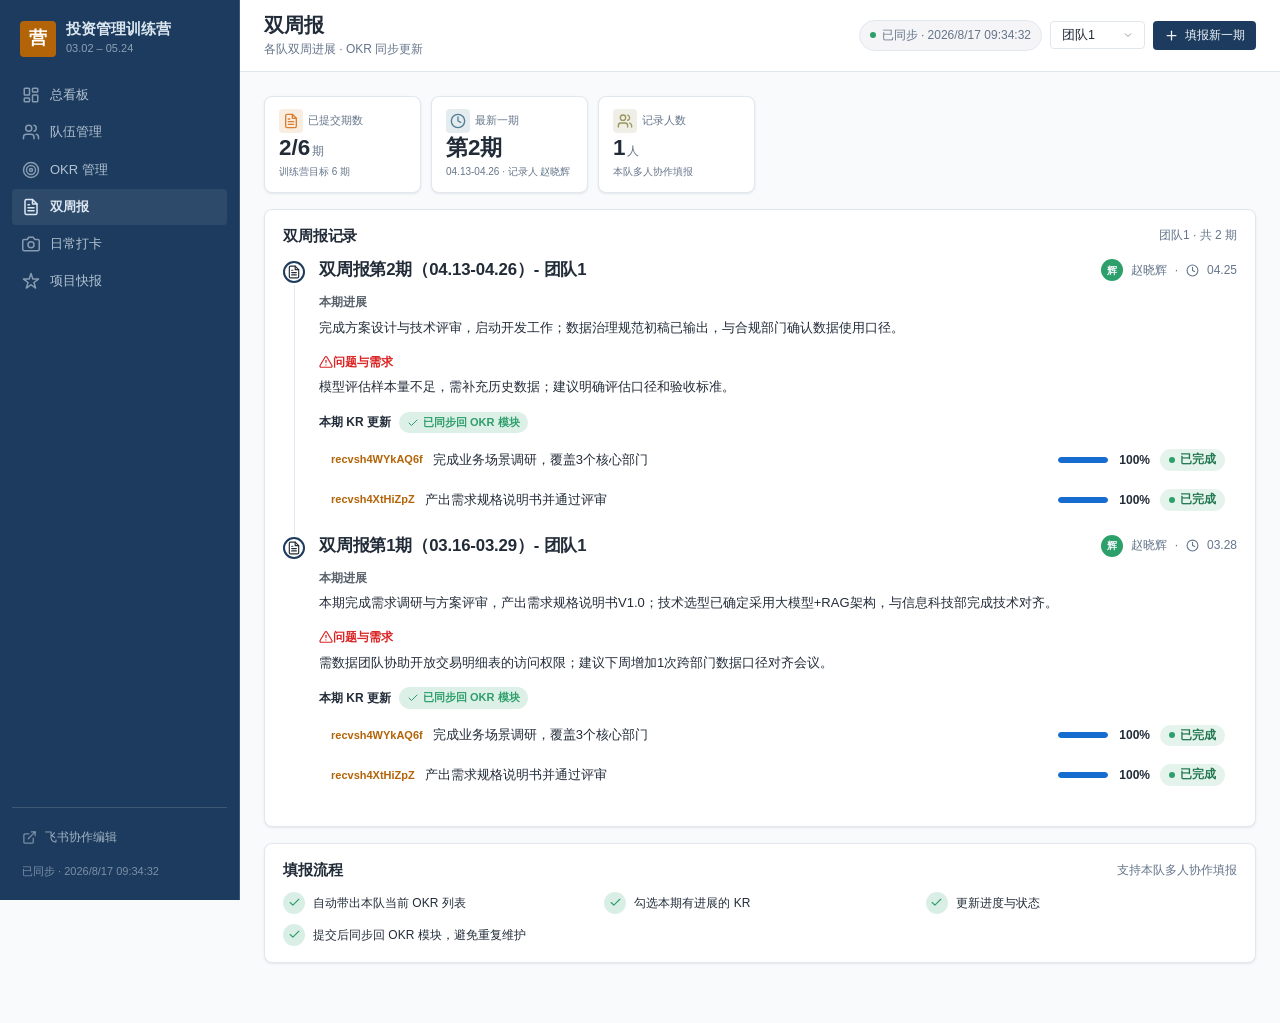
==== biweekly-report.html @ fb4d17b4 "init: 投资管理训练营运营看板 + 飞书API自动同步" ====
<!DOCTYPE html>
<html lang="zh-CN">
<head>
<meta charset="UTF-8">
<meta name="viewport" content="width=device-width, initial-scale=1.0">
<title>双周报 · 投资管理训练营运营进度看板</title>
<link rel="stylesheet" href="assets/css/kanban.css">
</head>
<body>
<script src="assets/js/data.js"></script>
<script src="assets/js/app.js"></script>
<script>
(function () {
  const D = K.data;
  const teams = K.teams();

  // 解析 ?team= 参数：缺省默认第一队；空串或「全部」进入全部队伍视图
  const params = new URLSearchParams(location.search);
  let teamId = params.get('team');
  if (teamId === null) teamId = teams.length ? teams[0].id : '';
  if (teamId !== '' && teamId !== '全部' && !K.team(teamId)) {
    teamId = teams.length ? teams[0].id : '';
  }
  const allTeams = (teamId === '' || teamId === '全部');

  // 权限：队员 + 队长 + 管理员可填报（只读不显示）
  const canFill = true;

  const teamOpts = teams.map(t =>
    `<option value="${t.id}" ${t.id === teamId ? 'selected' : ''}>${K.escape(t.name)}</option>`
  ).join('');

  const tools = `<select class="select" style="width:auto;padding:6px 30px 6px 11px;font-size:12.5px" onchange="location.href='biweekly-report.html?team='+this.value">
      <option value="" ${allTeams ? 'selected' : ''}>全部队伍</option>
      ${teamOpts}
    </select>${canFill ? `<button class="btn btn-primary btn-sm" onclick="K.feishuTip('reports','填报双周报')">${K.icon('plus', 15)} 填报新一期</button>` : ''}`;

  const view = K.mount('biweekly', {
    title: '双周报',
    crumb: '各队双周进展 · OKR 同步更新',
    tools: tools
  });

  const periodParts = (label) => {
    const m = /第(\d+)期\s*(.*)/.exec(label || '');
    return m ? { num: m[1], range: m[2] || '' } : { num: '', range: label || '' };
  };

  let html = '';

  if (allTeams) {
    // ---------- 全部队伍视图 ----------
    const allReports = D.biweeklyReports || [];
    const maxPeriod = allReports.reduce((a, r) => Math.max(a, +(periodParts(r.period).num) || 0), 0);
    const submittedTeams = new Set(allReports.map(r => r.teamId)).size;

    html += '<div class="stat-grid mb-4">';
    html += K.statCard({ label: '总提交期数', value: allReports.length, unit: '份', foot: `覆盖 ${submittedTeams}/${teams.length} 支队伍`, ico: K.icon('report', 16), icoColor: '28 70% 52%' });
    html += K.statCard({ label: '最新一期', value: maxPeriod ? `第${maxPeriod}期` : '—', foot: '跨队伍汇总', ico: K.icon('clock', 16), icoColor: '200 30% 45%' });
    html += K.statCard({ label: '已填报队伍', value: `${submittedTeams}/${teams.length}`, foot: '训练营目标 6 期/队', ico: K.icon('users', 16), icoColor: '55 24% 49%' });
    html += '</div>';

    html += '<div class="card card-flush"><div class="card-head"><h2>各队双周报总览</h2><div class="head-spacer"></div><span class="text-muted text-sm">点击「查看」进入队伍双周报详情</span></div><div class="card-body"><div class="table-wrap"><table class="table"><thead><tr><th>队伍</th><th class="text-right">已提交期数</th><th>最新一期</th><th>记录人</th><th class="text-right">查看</th></tr></thead><tbody>';
    if (!teams.length) {
      html += '<tr><td colspan="5"><div class="empty">' + K.icon('report', 40) + '<div>暂无队伍数据</div></div></td></tr>';
    } else {
      teams.forEach(t => {
        const rs = K.reports(t.id);
        const latest = rs.length ? rs[rs.length - 1] : null;
        const recorders = [...new Set(rs.map(r => r.recorder))];
        html += '<tr>';
        html += `<td class="cell-strong">${K.escape(t.name)}</td>`;
        html += `<td class="text-right tnum">${rs.length}/6</td>`;
        html += `<td class="cell-muted text-sm">${latest ? K.escape(latest.title || latest.period) : '<span class="text-muted">未提交</span>'}</td>`;
        html += `<td class="text-sm">${recorders.length ? recorders.map(n => K.escape(n)).join('、') : '—'}</td>`;
        html += `<td class="text-right"><button class="btn btn-outline btn-sm" onclick="location.href=\'biweekly-report.html?team=${t.id}\'">${K.icon('arrow', 13)} 查看</button></td>`;
        html += '</tr>';
      });
    }
    html += '</tbody></table></div></div></div>';

    // 填报流程信息卡
    html += '<div class="card card-pad mt-4">';
    html += '<div class="card-head" style="padding:0 0 12px;border:none"><h2>填报流程</h2><div class="head-spacer"></div><span class="text-muted text-sm">支持本队多人协作填报</span></div>';
    html += '<div style="display:grid;grid-template-columns:repeat(auto-fit,minmax(240px,1fr));gap:10px">';
    ['自动带出本队当前 OKR 列表', '勾选本期有进展的 KR', '更新进度与状态', '提交后同步回 OKR 模块，避免重复维护'].forEach(s => {
      html += `<div class="flex items-center gap-2 text-sm"><span style="width:22px;height:22px;border-radius:50%;background:hsl(var(--c-done) / 0.18);color:hsl(var(--c-done));display:grid;place-items:center;flex-shrink:0">${K.icon('check', 13)}</span><span>${K.escape(s)}</span></div>`;
    });
    html += '</div></div>';

  } else {
    // ---------- 单队伍视图 ----------
    const reports = K.reports(teamId);
    const latest = reports.length ? reports[reports.length - 1] : null;
    const recorders = [...new Set(reports.map(r => r.recorder))];

    // 顶部统计卡
    html += '<div class="stat-grid mb-4">';
    html += K.statCard({ label: '已提交期数', value: `${reports.length}/6`, unit: '期', foot: '训练营目标 6 期', ico: K.icon('report', 16), icoColor: '28 70% 52%' });
    if (latest) {
      const p = periodParts(latest.period);
      html += K.statCard({ label: '最新一期', value: p.num ? `第${p.num}期` : '—', foot: `${p.range || ''} · 记录人 ${K.escape(latest.recorder)}`, ico: K.icon('clock', 16), icoColor: '200 30% 45%' });
    } else {
      html += K.statCard({ label: '最新一期', value: '—', foot: '暂未提交', ico: K.icon('clock', 16) });
    }
    html += K.statCard({ label: '记录人数', value: recorders.length, unit: '人', foot: '本队多人协作填报', ico: K.icon('users', 16), icoColor: '55 24% 49%' });
    html += '</div>';

    // 主体时间线（倒序）
    if (!reports.length) {
      html += '<div class="card card-pad mb-4"><div class="empty">' + K.icon('report', 40) + '<div>该队伍暂未提交双周报</div><div class="text-sm" style="margin-top:6px">可点击右上「填报新一期」开始记录</div></div></div>';
    } else {
      const list = [...reports].reverse();
      html += '<div class="card card-pad mb-4"><div class="card-head" style="padding:0 0 14px;border:none"><h2>双周报记录</h2><div class="head-spacer"></div><span class="text-muted text-sm">' + K.escape(K.teamName(teamId)) + ' · 共 ' + reports.length + ' 期</span></div>';
      html += '<div class="timeline">';
      list.forEach(r => {
        html += '<div class="tl-item">';
        html += '<div class="tl-dot">' + K.icon('report', 14) + '</div>';
        html += '<div class="tl-body">';

        // 头：period + 记录人 + createdAt
        html += '<div class="flex items-center justify-between gap-3 mb-3" style="flex-wrap:wrap">';
        html += '<h3 style="font-size:1.05rem">' + K.escape(r.title || r.period) + '</h3>';
        html += '<div class="flex items-center gap-2 text-sm text-muted">' + K.avatar(r.recorder, 'sm') + '<span>' + K.escape(r.recorder) + '</span><span>·</span>' + K.icon('clock', 13) + '<span>' + K.fmt.date(r.createdAt) + '</span></div>';
        html += '</div>';

        // 本期进展
        html += '<div style="margin-bottom:14px"><div class="text-sm" style="font-weight:600;color:hsl(var(--foreground) / 0.75);margin-bottom:6px">本期进展</div><p style="margin:0;font-size:13px;line-height:1.6">' + K.escape(r.progressSummary || '—') + '</p></div>';

        // 问题与需求
        html += '<div style="margin-bottom:14px"><div class="flex items-center gap-1 text-sm" style="font-weight:600;color:hsl(var(--c-risk));margin-bottom:6px">' + K.icon('alert', 14) + '<span>问题与需求</span></div><p style="margin:0;font-size:13px;line-height:1.6">' + K.escape(r.problemsNeeds || '—') + '</p></div>';

        // 本期 KR 更新
        const krs = r.krUpdates || [];
        html += '<div><div class="flex items-center gap-2 mb-2"><span class="text-sm" style="font-weight:600">本期 KR 更新</span><span class="chip" style="background:hsl(var(--c-done) / 0.16);color:hsl(var(--c-done));font-size:11px">' + K.icon('check', 12) + ' 已同步回 OKR 模块</span></div>';
        if (krs.length) {
          html += '<div style="display:flex;flex-direction:column;gap:2px">';
          krs.forEach(k => {
            html += '<div class="kr-row"><span class="kr-tag">' + K.escape(k.krId) + '</span><span class="kr-title">' + K.escape(k.title) + '</span>' + K.progressHtml(k.progress, k.status) + K.statusChip(k.status) + '</div>';
          });
          html += '</div>';
        } else {
          html += '<div class="text-muted text-sm">本期未更新 KR</div>';
        }
        html += '</div>'; // end KR section

        html += '</div>'; // end tl-body
        html += '</div>'; // end tl-item
      });
      html += '</div></div>';
    }

    // 填报流程信息卡
    html += '<div class="card card-pad">';
    html += '<div class="card-head" style="padding:0 0 12px;border:none"><h2>填报流程</h2><div class="head-spacer"></div><span class="text-muted text-sm">支持本队多人协作填报</span></div>';
    html += '<div style="display:grid;grid-template-columns:repeat(auto-fit,minmax(240px,1fr));gap:10px">';
    ['自动带出本队当前 OKR 列表', '勾选本期有进展的 KR', '更新进度与状态', '提交后同步回 OKR 模块，避免重复维护'].forEach(s => {
      html += `<div class="flex items-center gap-2 text-sm"><span style="width:22px;height:22px;border-radius:50%;background:hsl(var(--c-done) / 0.18);color:hsl(var(--c-done));display:grid;place-items:center;flex-shrink:0">${K.icon('check', 13)}</span><span>${K.escape(s)}</span></div>`;
    });
    html += '</div></div>';
  }

  view.innerHTML = html;
})();
</script>
</body>
</html>
---- assets/css/kanban.css ----
/* ==========================================================================
   投资管理训练营 · 运营进度看板
   kanban.css — 专业商务仪表盘样式（深蓝主题）
   含：主题 token + 语义 token + 组件样式（原 colors_and_type.css 已合并）
   ========================================================================== */

/* ---------- 主题 token ---------- */
:root {
  --background: 220 14% 98%;
  --card: 0 0% 100%;
  --popover: 0 0% 100%;

  --foreground: 215 25% 18%;
  --card-foreground: 215 25% 18%;
  --popover-foreground: 215 25% 18%;
  --muted-foreground: 215 16% 47%;

  --primary: 212 54% 24%;
  --primary-foreground: 210 40% 96%;
  --secondary: 215 16% 47%;
  --secondary-foreground: 0 0% 100%;
  --muted: 220 14% 94%;
  --accent: 32 91% 37%;
  --accent-foreground: 0 0% 100%;

  --destructive: 0 72% 42%;
  --destructive-foreground: 0 0% 100%;

  --border: 214 32% 91%;
  --input: 220 14% 94%;
  --ring: 212 54% 24%;

  --chart-1: 212 54% 24%;
  --chart-2: 32 91% 37%;
  --chart-3: 0 72% 42%;
  --chart-4: 152 56% 40%;
  --chart-5: 199 70% 45%;

  --sidebar: 212 54% 24%;
  --sidebar-foreground: 210 40% 90%;
  --sidebar-primary: 210 40% 96%;
  --sidebar-primary-foreground: 212 54% 24%;
  --sidebar-accent: 212 40% 30%;
  --sidebar-accent-foreground: 210 40% 96%;
  --sidebar-border: 212 30% 35%;
  --sidebar-ring: 210 40% 96%;

  --font-sans: -apple-system, BlinkMacSystemFont, "Segoe UI", "PingFang SC", "Microsoft YaHei", "Hiragino Sans GB", sans-serif;
  --font-serif: var(--font-sans);
  --font-mono: ui-monospace, "Cascadia Code", "Consolas", monospace;
  --radius: 8px;
  --shadow-x: 0px;
  --shadow-y: 1px;
  --shadow-blur: 3px;
  --shadow-spread: 0px;
  --shadow-opacity: 0.06;
  --shadow-color: hsl(215 25% 18%);
  --shadow-2xs: 0px 1px 2px 0px hsl(215 25% 18% / 0.04);
  --shadow-xs: 0px 1px 3px 0px hsl(215 25% 18% / 0.05);
  --shadow-sm: 0px 1px 3px 0px hsl(215 25% 18% / 0.06), 0px 1px 2px -1px hsl(215 25% 18% / 0.05);
  --shadow: 0px 2px 4px 0px hsl(215 25% 18% / 0.07), 0px 1px 2px -1px hsl(215 25% 18% / 0.05);
  --shadow-md: 0px 4px 6px -1px hsl(215 25% 18% / 0.08), 0px 2px 4px -2px hsl(215 25% 18% / 0.05);
  --shadow-lg: 0px 6px 12px -2px hsl(215 25% 18% / 0.10), 0px 4px 6px -2px hsl(215 25% 18% / 0.06);
  --shadow-xl: 0px 10px 20px -3px hsl(215 25% 18% / 0.12), 0px 6px 10px -4px hsl(215 25% 18% / 0.08);
  --shadow-2xl: 0px 20px 40px -8px hsl(215 25% 18% / 0.15);
  --tracking-normal: 0;
  --spacing: 0.25rem;

  /* ---------- 语义扩展 token ---------- */
  --r-card: 8px;
  --r-panel: 6px;
  --r-table: 6px;
  --r-sm: 4px;
  --r-pill: 999px;

  --font-display: var(--font-sans);
  --font-body: var(--font-sans);
  --font-mono: ui-monospace, "Cascadia Code", "Consolas", monospace;

  --c-todo: 215 16% 65%;
  --c-todo-fg: 215 20% 35%;
  --c-doing: 212 80% 45%;
  --c-doing-fg: 212 80% 30%;
  --c-done: 152 56% 40%;
  --c-done-fg: 152 56% 30%;
  --c-risk: 0 72% 50%;
  --c-risk-fg: 0 72% 42%;

  --id-member: 212 54% 24%;
  --id-volunteer: 32 91% 37%;
  --id-mentor-in: 152 56% 40%;
  --id-mentor-out: 199 70% 45%;

  --shadow-card: 0 1px 3px hsl(215 25% 18% / 0.06), 0 1px 2px hsl(215 25% 18% / 0.04);
  --shadow-pop: 0 8px 30px hsl(215 25% 18% / 0.12);
  --sidebar-w: 240px;
}

body {
  letter-spacing: var(--tracking-normal);
}

/* ---------- 基础重置 ---------- */
*, *::before, *::after { box-sizing: border-box; }
html { -webkit-text-size-adjust: 100%; }
body {
  margin: 0;
  font-family: var(--font-body);
  font-size: 14px;
  line-height: 1.55;
  color: hsl(var(--foreground));
  background: hsl(var(--background));
  -webkit-font-smoothing: antialiased;
}
h1, h2, h3, h4 { font-family: var(--font-display); font-weight: 600; letter-spacing: -0.01em; margin: 0; line-height: 1.3; }
h1 { font-size: 1.5rem; }
h2 { font-size: 1.1rem; }
h3 { font-size: 1rem; }
a { color: inherit; text-decoration: none; }
button { font-family: inherit; cursor: pointer; }
input, select, textarea { font-family: inherit; font-size: inherit; }
img { max-width: 100%; display: block; }
::selection { background: hsl(var(--primary) / 0.12); }

/* ---------- 应用骨架 ---------- */
.app-shell { display: grid; grid-template-columns: var(--sidebar-w) 1fr; min-height: 100vh; }

/* 侧边栏 — 深蓝底 */
.sidebar {
  position: sticky; top: 0; align-self: start;
  height: 100vh; overflow-y: auto;
  background: hsl(var(--sidebar));
  border-right: 1px solid hsl(var(--sidebar-border));
  display: flex; flex-direction: column;
  padding: 16px 12px 12px;
}
.brand { display: flex; align-items: center; gap: 10px; padding: 4px 8px 16px; }
.brand-mark {
  width: 36px; height: 36px; border-radius: var(--r-sm); flex-shrink: 0;
  background: hsl(var(--accent)); color: hsl(var(--accent-foreground));
  display: grid; place-items: center; font-weight: 700; font-size: 1.1rem;
}
.brand-text .brand-name { font-weight: 600; font-size: 0.95rem; line-height: 1.2; color: hsl(var(--sidebar-foreground)); }
.brand-text .brand-sub { font-size: 11px; color: hsl(var(--sidebar-foreground) / 0.6); margin-top: 2px; }

.nav-section { margin-top: 4px; }
.nav-item {
  display: flex; align-items: center; gap: 10px;
  padding: 8px 10px; border-radius: var(--r-sm);
  color: hsl(var(--sidebar-foreground) / 0.8); font-weight: 500; font-size: 13px;
  transition: background 0.12s, color 0.12s;
  margin-bottom: 1px;
}
.nav-item .nav-ico { width: 18px; height: 18px; flex-shrink: 0; opacity: 0.7; }
.nav-item:hover { background: hsl(var(--sidebar-accent)); color: hsl(var(--sidebar-foreground)); }
.nav-item.active { background: hsl(var(--sidebar-accent)); color: hsl(var(--sidebar-foreground)); font-weight: 600; }
.nav-item.active .nav-ico { opacity: 1; }
.nav-item .nav-badge { margin-left: auto; font-size: 11px; background: hsl(var(--accent) / 0.8); color: #fff; padding: 1px 7px; border-radius: var(--r-pill); font-weight: 600; }

.sidebar-foot { margin-top: auto; padding-top: 12px; border-top: 1px solid hsl(var(--sidebar-border)); }
.sidebar-link { display: flex; align-items: center; gap: 8px; padding: 8px 10px; border-radius: var(--r-sm); color: hsl(var(--sidebar-foreground) / 0.7); font-size: 12px; transition: background 0.12s, color 0.12s; }
.sidebar-link:hover { background: hsl(var(--sidebar-accent)); color: hsl(var(--sidebar-foreground)); }
.sidebar-link svg { width: 15px; height: 15px; opacity: 0.7; }
.sidebar-sync { padding: 8px 10px; font-size: 11px; color: hsl(var(--sidebar-foreground) / 0.5); }

/* 主区 */
.main { display: flex; flex-direction: column; min-width: 0; }
.topbar {
  position: sticky; top: 0; z-index: 20;
  display: flex; align-items: center; gap: 14px;
  padding: 12px 24px;
  background: hsl(var(--card) / 0.92); backdrop-filter: blur(8px);
  border-bottom: 1px solid hsl(var(--border));
}
.topbar .page-title { display: flex; flex-direction: column; gap: 2px; }
.topbar .page-title h1 { font-size: 1.25rem; }
.topbar .page-title .crumb { font-size: 12px; color: hsl(var(--muted-foreground)); }
.topbar .topbar-spacer { flex: 1; }
.topbar .topbar-meta { display: flex; align-items: center; gap: 8px; }

.sync-chip {
  display: inline-flex; align-items: center; gap: 6px;
  font-size: 12px; color: hsl(var(--muted-foreground));
  padding: 5px 10px; border-radius: var(--r-pill);
  background: hsl(var(--muted) / 0.6); border: 1px solid hsl(var(--border));
}
.sync-chip .dot { width: 6px; height: 6px; border-radius: 50%; background: hsl(var(--c-done)); }
.sync-chip .dot.sample { background: hsl(var(--c-doing)); }

.content { padding: 24px 24px 60px; max-width: 1480px; width: 100%; }
.content-tight { padding-top: 8px; }

/* ---------- 卡片 ---------- */
.card {
  background: hsl(var(--card));
  border: 1px solid hsl(var(--border));
  border-radius: var(--r-card);
  box-shadow: var(--shadow-card);
}
.card-pad { padding: 16px 18px; }
.card-head { display: flex; align-items: center; gap: 10px; padding: 14px 18px; border-bottom: 1px solid hsl(var(--border)); }
.card-head h2, .card-head h3 { font-size: 0.95rem; }
.card-head .head-spacer { flex: 1; }
.card-body { padding: 14px 18px; }
.card-flush .card-body { padding: 0; }

.section-title { display: flex; align-items: center; gap: 10px; margin: 4px 0 12px; }
.section-title h2 { font-size: 1.05rem; }
.section-title .hint { font-size: 12px; color: hsl(var(--muted-foreground)); }

/* ---------- 指标卡 ---------- */
.stat-grid { display: grid; grid-template-columns: repeat(6, 1fr); gap: 10px; }
.stat { background: hsl(var(--card)); border: 1px solid hsl(var(--border)); border-radius: var(--r-card); padding: 12px 14px; box-shadow: var(--shadow-card); min-width: 0; }
.stat .stat-label { font-size: 11px; color: hsl(var(--muted-foreground)); display: flex; align-items: center; gap: 5px; white-space: nowrap; overflow: hidden; text-overflow: ellipsis; }
.stat .stat-value { font-size: 1.4rem; font-weight: 700; margin-top: 4px; line-height: 1; color: hsl(var(--foreground)); }
.stat .stat-value .unit { font-size: 0.75rem; color: hsl(var(--muted-foreground)); font-weight: 400; margin-left: 2px; }
.stat .stat-foot { font-size: 10px; color: hsl(var(--muted-foreground)); margin-top: 5px; white-space: nowrap; overflow: hidden; text-overflow: ellipsis; }
.stat .stat-ico { width: 24px; height: 24px; border-radius: var(--r-sm); display: grid; place-items: center; flex-shrink: 0; }
@media (max-width: 1200px) { .stat-grid { grid-template-columns: repeat(3, 1fr); } }
@media (max-width: 768px) { .stat-grid { grid-template-columns: repeat(2, 1fr); } }

/* ---------- 按钮 ---------- */
.btn { display: inline-flex; align-items: center; justify-content: center; gap: 6px; padding: 7px 14px; border-radius: var(--r-sm); border: 1px solid transparent; font-size: 13px; font-weight: 500; transition: all 0.12s; white-space: nowrap; background: transparent; }
.btn svg { width: 15px; height: 15px; }
.btn-primary { background: hsl(var(--primary)); color: hsl(var(--primary-foreground)); }
.btn-primary:hover { background: hsl(var(--primary) / 0.9); }
.btn-outline { border-color: hsl(var(--border)); color: hsl(var(--foreground)); background: hsl(var(--card)); }
.btn-outline:hover { background: hsl(var(--muted) / 0.5); border-color: hsl(var(--primary) / 0.3); }
.btn-ghost { color: hsl(var(--foreground) / 0.85); }
.btn-ghost:hover { background: hsl(var(--muted) / 0.6); }
.btn-accent { background: hsl(var(--accent)); color: hsl(var(--accent-foreground)); }
.btn-accent:hover { background: hsl(var(--accent) / 0.9); }
.btn-sm { padding: 5px 10px; font-size: 12px; }
.btn:disabled { opacity: 0.5; cursor: not-allowed; }

/* ---------- 徽标/状态/身份 ---------- */
.chip { display: inline-flex; align-items: center; gap: 4px; padding: 2px 8px; border-radius: var(--r-pill); font-size: 11.5px; font-weight: 600; background: hsl(var(--muted)); color: hsl(var(--foreground) / 0.8); }

.status { display: inline-flex; align-items: center; gap: 5px; padding: 2px 9px; border-radius: var(--r-pill); font-size: 11.5px; font-weight: 600; }
.status .sdot { width: 6px; height: 6px; border-radius: 50%; }
.status--todo { background: hsl(var(--c-todo) / 0.15); color: hsl(var(--c-todo-fg)); }
.status--todo .sdot { background: hsl(var(--c-todo)); }
.status--doing { background: hsl(var(--c-doing) / 0.12); color: hsl(var(--c-doing-fg)); }
.status--doing .sdot { background: hsl(var(--c-doing)); }
.status--done { background: hsl(var(--c-done) / 0.12); color: hsl(var(--c-done-fg)); }
.status--done .sdot { background: hsl(var(--c-done)); }
.status--risk { background: hsl(var(--c-risk) / 0.12); color: hsl(var(--c-risk-fg)); }
.status--risk .sdot { background: hsl(var(--c-risk)); }

.identity-badge { display: inline-flex; align-items: center; padding: 1px 7px; border-radius: var(--r-sm); font-size: 11px; font-weight: 600; border: 1px solid transparent; }
.id-成员 { background: hsl(var(--id-member) / 0.08); color: hsl(var(--id-member)); border-color: hsl(var(--id-member) / 0.2); }
.id-志愿者 { background: hsl(var(--id-volunteer) / 0.1); color: hsl(var(--id-volunteer)); border-color: hsl(var(--id-volunteer) / 0.25); }
.id-内部导师 { background: hsl(var(--id-mentor-in) / 0.1); color: hsl(var(--id-mentor-in)); border-color: hsl(var(--id-mentor-in) / 0.25); }
.id-外部导师 { background: hsl(var(--id-mentor-out) / 0.1); color: hsl(var(--id-mentor-out)); border-color: hsl(var(--id-mentor-out) / 0.25); }

/* ---------- 进度条 ---------- */
.progress { display: flex; align-items: center; gap: 8px; }
.progress .pbar { flex: 1; height: 6px; border-radius: var(--r-pill); background: hsl(var(--muted)); overflow: hidden; min-width: 50px; }
.progress .pbar .pfill { height: 100%; border-radius: var(--r-pill); background: hsl(var(--c-doing)); transition: width 0.4s; }
.progress .pval { font-size: 12px; font-weight: 600; min-width: 34px; text-align: right; font-variant-numeric: tabular-nums; }
.pfill.is-done { background: hsl(var(--c-done)); }
.pfill.is-risk { background: hsl(var(--c-risk)); }
.pfill.is-todo { background: hsl(var(--c-todo)); }

/* ---------- 表格 ---------- */
.table-wrap { overflow-x: auto; }
.table { width: 100%; border-collapse: collapse; font-size: 13px; }
.table thead th {
  text-align: left; padding: 10px 14px; font-size: 11.5px; font-weight: 600; letter-spacing: 0.02em;
  color: hsl(var(--muted-foreground)); background: hsl(var(--muted) / 0.5);
  border-bottom: 1px solid hsl(var(--border)); white-space: nowrap;
}
.table tbody td { padding: 10px 14px; border-bottom: 1px solid hsl(var(--border) / 0.6); vertical-align: middle; }
.table tbody tr:last-child td { border-bottom: none; }
.table tbody tr { transition: background 0.1s; }
.table tbody tr:hover { background: hsl(var(--primary) / 0.03); }
.table .cell-strong { font-weight: 600; }
.table .cell-muted { color: hsl(var(--muted-foreground)); font-size: 12px; }
.table .row-link { cursor: pointer; }
.tnum { font-variant-numeric: tabular-nums; font-weight: 600; }

/* ---------- 头像 ---------- */
.avatar { width: 28px; height: 28px; border-radius: 50%; background: hsl(var(--primary)); color: hsl(var(--primary-foreground)); display: grid; place-items: center; font-size: 11px; font-weight: 600; flex-shrink: 0; }
.avatar-sm { width: 22px; height: 22px; font-size: 10px; }
.avatar-lg { width: 36px; height: 36px; font-size: 13px; }
.avatar-stack { display: flex; }
.avatar-stack .avatar { margin-left: -6px; border: 2px solid hsl(var(--card)); }
.avatar-stack .avatar:first-child { margin-left: 0; }
.avatar-more { width: 28px; height: 28px; border-radius: 50%; background: hsl(var(--muted)); color: hsl(var(--muted-foreground)); display: grid; place-items: center; font-size: 11px; font-weight: 600; margin-left: -6px; border: 2px solid hsl(var(--card)); }

/* ---------- 照片占位 ---------- */
.photo-grid { display: grid; grid-template-columns: repeat(auto-fill, minmax(88px, 1fr)); gap: 8px; }
.photo-thumb { aspect-ratio: 4 / 3; border-radius: var(--r-sm); background: linear-gradient(135deg, hsl(var(--primary) / 0.06), hsl(var(--accent) / 0.08)); display: grid; place-items: center; color: hsl(var(--muted-foreground) / 0.5); border: 1px solid hsl(var(--border)); position: relative; overflow: hidden; }
.photo-thumb svg { width: 20px; height: 20px; opacity: 0.5; }
.photo-thumb .ph-name { position: absolute; bottom: 4px; left: 5px; right: 5px; font-size: 9px; color: hsl(var(--foreground) / 0.5); white-space: nowrap; overflow: hidden; text-overflow: ellipsis; }

/* ---------- 标签页 ---------- */
.tabs { display: flex; gap: 2px; border-bottom: 1px solid hsl(var(--border)); margin-bottom: 16px; }
.tab { padding: 8px 14px; font-size: 13px; font-weight: 500; color: hsl(var(--muted-foreground)); border-bottom: 2px solid transparent; margin-bottom: -1px; transition: color 0.12s, border-color 0.12s; cursor: pointer; }
.tab:hover { color: hsl(var(--foreground)); }
.tab.active { color: hsl(var(--primary)); border-bottom-color: hsl(var(--primary)); font-weight: 600; }

/* ---------- 表单 ---------- */
.field { display: flex; flex-direction: column; gap: 5px; }
.field label { font-size: 12px; font-weight: 600; color: hsl(var(--foreground) / 0.8); }
.input, .select, .textarea { width: 100%; padding: 7px 10px; border-radius: var(--r-sm); border: 1px solid hsl(var(--border)); background: hsl(var(--card)); color: hsl(var(--foreground)); transition: border-color 0.12s, box-shadow 0.12s; }
.input:focus, .select:focus, .textarea:focus { outline: none; border-color: hsl(var(--ring)); box-shadow: 0 0 0 3px hsl(var(--ring) / 0.12); }
.textarea { resize: vertical; min-height: 80px; }
.select { appearance: none; background-image: url("data:image/svg+xml,%3Csvg xmlns='http://www.w3.org/2000/svg' width='12' height='12' viewBox='0 0 24 24' fill='none' stroke='%23999' stroke-width='2'%3E%3Cpath d='m6 9 6 6 6-6'/%3E%3C/svg%3E"); background-repeat: no-repeat; background-position: right 10px center; padding-right: 30px; }

/* ---------- 工具栏/筛选 ---------- */
.toolbar { display: flex; align-items: center; gap: 10px; flex-wrap: wrap; margin-bottom: 14px; }
.toolbar .toolbar-spacer { flex: 1; }
.search { position: relative; }
.search svg { position: absolute; left: 10px; top: 50%; transform: translateY(-50%); width: 15px; height: 15px; color: hsl(var(--muted-foreground)); }
.search input { padding-left: 32px; width: 220px; }
.seg { display: inline-flex; background: hsl(var(--muted) / 0.5); border-radius: var(--r-sm); padding: 3px; gap: 2px; }
.seg button { padding: 4px 11px; border-radius: 4px; font-size: 12px; font-weight: 500; color: hsl(var(--muted-foreground)); background: transparent; border: none; }
.seg button.active { background: hsl(var(--card)); color: hsl(var(--primary)); box-shadow: 0 1px 2px hsl(215 25% 18% / 0.08); font-weight: 600; }

/* ---------- OKR 树 ---------- */
.okr-tree { display: flex; flex-direction: column; gap: 12px; }
.obj-block { border: 1px solid hsl(var(--border)); border-radius: var(--r-card); overflow: hidden; }
.obj-head { display: flex; align-items: center; gap: 10px; padding: 12px 16px; background: hsl(var(--primary) / 0.04); border-bottom: 1px solid hsl(var(--border)); }
.obj-head .o-tag { font-weight: 700; font-size: 12px; color: hsl(var(--primary)); background: hsl(var(--primary) / 0.08); padding: 2px 8px; border-radius: var(--r-sm); }
.obj-list { padding: 6px 10px 10px 38px; display: flex; flex-direction: column; gap: 2px; }
.kr-row { display: flex; align-items: center; gap: 10px; padding: 8px 12px; border-radius: var(--r-sm); }
.kr-row:hover { background: hsl(var(--primary) / 0.03); }
.kr-row .kr-tag { font-size: 11px; font-weight: 700; color: hsl(var(--accent)); min-width: 32px; }
.kr-row .kr-title { flex: 1; font-size: 13px; }

/* ---------- 时间线/记录 ---------- */
.timeline { display: flex; flex-direction: column; gap: 0; }
.tl-item { display: flex; gap: 14px; padding-bottom: 16px; position: relative; }
.tl-item:not(:last-child)::before { content: ''; position: absolute; left: 11px; top: 26px; bottom: 0; width: 1px; background: hsl(var(--border)); }
.tl-dot { width: 22px; height: 22px; border-radius: 50%; background: hsl(var(--card)); border: 2px solid hsl(var(--primary)); display: grid; place-items: center; flex-shrink: 0; margin-top: 2px; }
.tl-body { flex: 1; }

/* ---------- 空态 ---------- */
.empty { text-align: center; padding: 36px 20px; color: hsl(var(--muted-foreground)); }
.empty svg { width: 36px; height: 36px; opacity: 0.35; margin: 0 auto 8px; }

/* ---------- 网格工具 ---------- */
.grid { display: grid; gap: 12px; }
.grid-2 { grid-template-columns: repeat(2, 1fr); }
.grid-3 { grid-template-columns: repeat(3, 1fr); }
.grid-4 { grid-template-columns: repeat(4, 1fr); }
.cols-auto { display: grid; grid-template-columns: repeat(auto-fill, minmax(280px, 1fr)); gap: 12px; }

/* ---------- 通用工具 ---------- */
.flex { display: flex; }
.items-center { align-items: center; }
.justify-between { justify-content: space-between; }
.gap-2 { gap: 8px; } .gap-3 { gap: 12px; } .gap-4 { gap: 16px; }
.mt-2 { margin-top: 8px; } .mt-3 { margin-top: 12px; } .mt-4 { margin-top: 16px; }
.mb-2 { margin-bottom: 8px; } .mb-3 { margin-bottom: 12px; } .mb-4 { margin-bottom: 16px; }
.text-muted { color: hsl(var(--muted-foreground)); }
.text-sm { font-size: 12px; }
.text-xs { font-size: 11px; }
.text-right { text-align: right; }
.font-display { font-family: var(--font-display); }
.mono { font-family: var(--font-mono); }
.nowrap { white-space: nowrap; }
.truncate { overflow: hidden; text-overflow: ellipsis; white-space: nowrap; }
.full { width: 100%; }
.divider { height: 1px; background: hsl(var(--border)); margin: 14px 0; border: none; }
.hidden { display: none !important; }

/* ---------- 图例 ---------- */
.legend { display: flex; flex-wrap: wrap; gap: 12px; font-size: 12px; color: hsl(var(--muted-foreground)); }
.legend .lg { display: inline-flex; align-items: center; gap: 5px; }
.legend .lg-sw { width: 10px; height: 10px; border-radius: 3px; }

/* ---------- 柱状条（简易图表） ---------- */
.bars { display: flex; align-items: flex-end; gap: 8px; height: 140px; padding: 8px 0; }
.bar-col { flex: 1; display: flex; flex-direction: column; align-items: center; gap: 5px; height: 100%; justify-content: flex-end; }
.bar { width: 60%; max-width: 36px; border-radius: 4px 4px 0 0; background: hsl(var(--primary)); transition: height 0.4s; min-height: 2px; }
.bar-label { font-size: 11px; color: hsl(var(--muted-foreground)); }
.bar-val { font-size: 11px; font-weight: 600; }

/* ---------- 响应式 ---------- */
@media (max-width: 1100px) {
  .grid-4 { grid-template-columns: repeat(2, 1fr); }
}
@media (max-width: 860px) {
  .app-shell { grid-template-columns: 1fr; }
  .sidebar { position: fixed; left: -260px; z-index: 100; transition: left 0.2s; box-shadow: var(--shadow-pop); }
  .sidebar.open { left: 0; }
  .content { padding: 16px 14px 50px; }
  .topbar { padding: 10px 14px; }
  .grid-2, .grid-3, .grid-4 { grid-template-columns: 1fr; }
  .menu-toggle { display: inline-flex !important; }
}
.menu-toggle { display: none; align-items: center; justify-content: center; width: 34px; height: 34px; border-radius: var(--r-sm); border: 1px solid hsl(var(--border)); background: hsl(var(--card)); }

/* 滚动条 */
::-webkit-scrollbar { width: 8px; height: 8px; }
::-webkit-scrollbar-thumb { background: hsl(var(--border)); border-radius: 8px; border: 2px solid hsl(var(--background)); }
::-webkit-scrollbar-thumb:hover { background: hsl(var(--muted-foreground) / 0.4); }

/* 打印（快报导出友好） */
@media print {
  .sidebar, .topbar, .no-print { display: none !important; }
  .main, .content { max-width: 100%; }
  .card { box-shadow: none; break-inside: avoid; }
  body { background: white; }
}
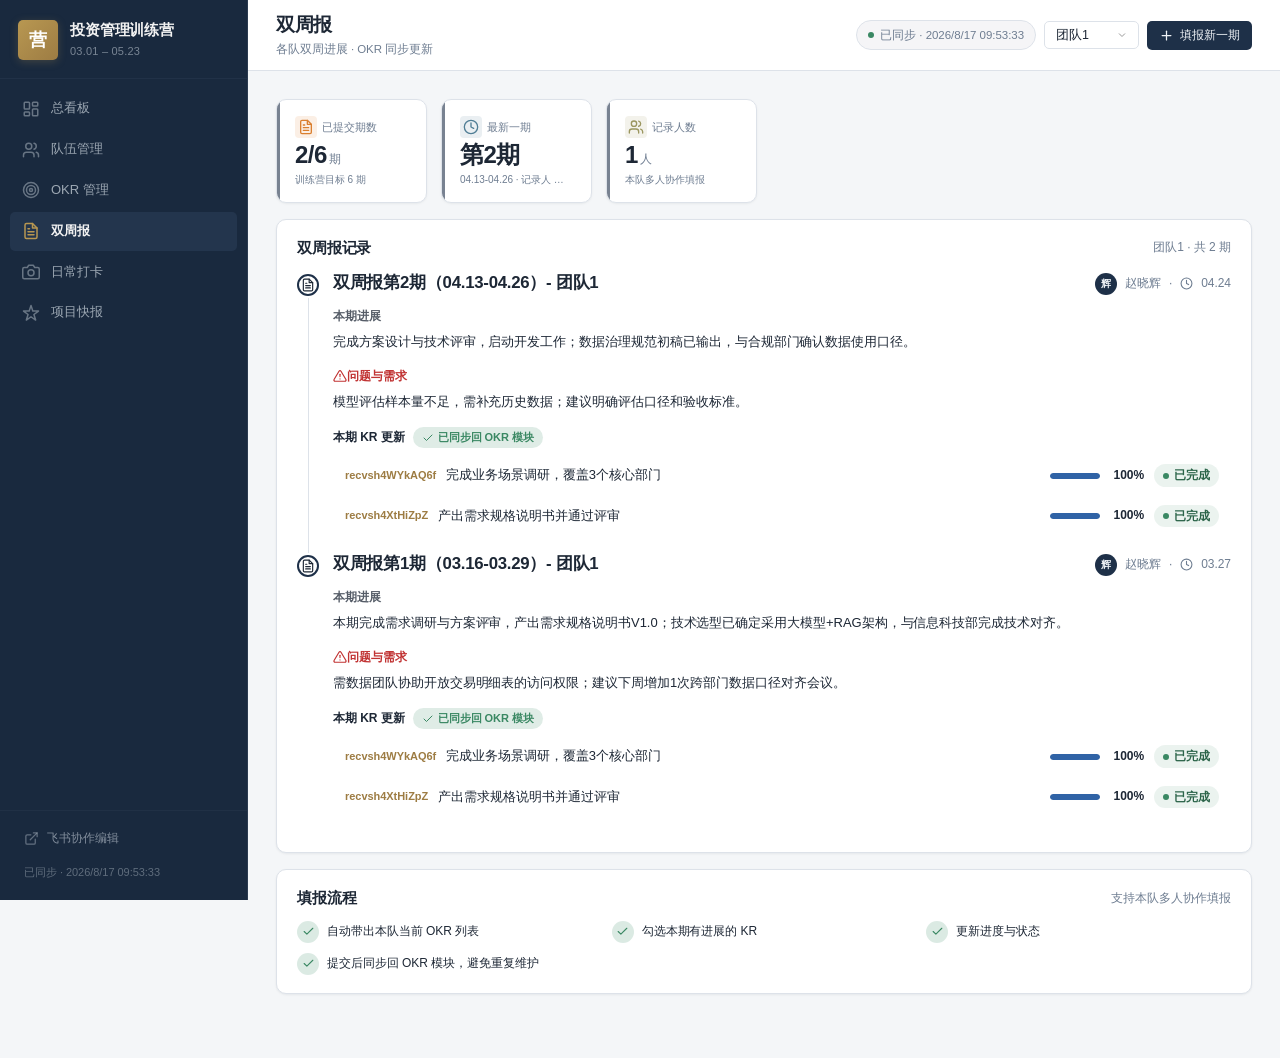
==== commit 7596bdc9: "fix: 修复标题竖排+统一队伍配色+趋势图改为柱状图+缓存版本号" ====
--- a/biweekly-report.html
+++ b/biweekly-report.html
@@ -1,10 +1,10 @@
-<!DOCTYPE html>
+﻿<!DOCTYPE html>
 <html lang="zh-CN">
 <head>
 <meta charset="UTF-8">
 <meta name="viewport" content="width=device-width, initial-scale=1.0">
 <title>双周报 · 投资管理训练营运营进度看板</title>
-<link rel="stylesheet" href="assets/css/kanban.css">
+<link rel="stylesheet" href="assets/css/kanban.css?v=2">
 </head>
 <body>
 <script src="assets/js/data.js"></script>
@@ -165,3 +165,4 @@
 </script>
 </body>
 </html>
+
--- a/assets/css/kanban.css
+++ b/assets/css/kanban.css
@@ -1,99 +1,108 @@
 /* ==========================================================================
    投资管理训练营 · 运营进度看板
-   kanban.css — 专业商务仪表盘样式（深蓝主题）
-   含：主题 token + 语义 token + 组件样式（原 colors_and_type.css 已合并）
+   kanban.css — 金融机构专业仪表盘（深蓝 + 金色主题）
    ========================================================================== */
 
 /* ---------- 主题 token ---------- */
 :root {
-  --background: 220 14% 98%;
+  /* 底色：偏冷石板灰，营造沉稳底调 */
+  --background: 220 18% 96.5%;
   --card: 0 0% 100%;
   --popover: 0 0% 100%;
 
-  --foreground: 215 25% 18%;
-  --card-foreground: 215 25% 18%;
-  --popover-foreground: 215 25% 18%;
-  --muted-foreground: 215 16% 47%;
-
-  --primary: 212 54% 24%;
-  --primary-foreground: 210 40% 96%;
-  --secondary: 215 16% 47%;
+  /* 前景：深蓝灰文字 */
+  --foreground: 215 30% 16%;
+  --card-foreground: 215 30% 16%;
+  --popover-foreground: 215 30% 16%;
+  --muted-foreground: 215 14% 50%;
+
+  /* 主色：深蓝（金融机构经典色） */
+  --primary: 214 42% 20%;
+  --primary-foreground: 210 30% 95%;
+  --primary-light: 214 42% 28%;
+  --primary-soft: 214 42% 20% / 0.06;
+
+  /* 金色点缀 */
+  --gold: 41 42% 52%;
+  --gold-foreground: 0 0% 100%;
+  --gold-soft: 41 42% 52% / 0.1;
+  --gold-deep: 38 40% 44%;
+
+  /* 次要色 */
+  --secondary: 215 14% 50%;
   --secondary-foreground: 0 0% 100%;
-  --muted: 220 14% 94%;
-  --accent: 32 91% 37%;
+  --muted: 220 14% 93%;
+  --accent: 38 40% 44%;
   --accent-foreground: 0 0% 100%;
 
-  --destructive: 0 72% 42%;
+  /* 语义色 */
+  --destructive: 0 65% 45%;
   --destructive-foreground: 0 0% 100%;
 
-  --border: 214 32% 91%;
-  --input: 220 14% 94%;
-  --ring: 212 54% 24%;
-
-  --chart-1: 212 54% 24%;
-  --chart-2: 32 91% 37%;
-  --chart-3: 0 72% 42%;
-  --chart-4: 152 56% 40%;
-  --chart-5: 199 70% 45%;
-
-  --sidebar: 212 54% 24%;
-  --sidebar-foreground: 210 40% 90%;
-  --sidebar-primary: 210 40% 96%;
-  --sidebar-primary-foreground: 212 54% 24%;
-  --sidebar-accent: 212 40% 30%;
-  --sidebar-accent-foreground: 210 40% 96%;
-  --sidebar-border: 212 30% 35%;
-  --sidebar-ring: 210 40% 96%;
-
+  /* 边框/输入 */
+  --border: 215 20% 89%;
+  --border-strong: 215 20% 82%;
+  --input: 220 14% 93%;
+  --ring: 214 42% 20%;
+
+  /* 图表色 */
+  --chart-1: 214 42% 20%;
+  --chart-2: 41 42% 52%;
+  --chart-3: 0 65% 45%;
+  --chart-4: 152 48% 38%;
+  --chart-5: 199 60% 42%;
+  --chart-6: 280 30% 45%;
+
+  /* 侧边栏：深蓝底 */
+  --sidebar: 214 42% 17%;
+  --sidebar-foreground: 210 20% 82%;
+  --sidebar-foreground-bright: 0 0% 95%;
+  --sidebar-primary: 41 42% 52%;
+  --sidebar-primary-foreground: 0 0% 100%;
+  --sidebar-accent: 214 38% 22%;
+  --sidebar-accent-foreground: 0 0% 92%;
+  --sidebar-border: 214 30% 24%;
+  --sidebar-ring: 41 42% 52%;
+
+  /* 字体 */
   --font-sans: -apple-system, BlinkMacSystemFont, "Segoe UI", "PingFang SC", "Microsoft YaHei", "Hiragino Sans GB", sans-serif;
-  --font-serif: var(--font-sans);
-  --font-mono: ui-monospace, "Cascadia Code", "Consolas", monospace;
-  --radius: 8px;
-  --shadow-x: 0px;
-  --shadow-y: 1px;
-  --shadow-blur: 3px;
-  --shadow-spread: 0px;
-  --shadow-opacity: 0.06;
-  --shadow-color: hsl(215 25% 18%);
-  --shadow-2xs: 0px 1px 2px 0px hsl(215 25% 18% / 0.04);
-  --shadow-xs: 0px 1px 3px 0px hsl(215 25% 18% / 0.05);
-  --shadow-sm: 0px 1px 3px 0px hsl(215 25% 18% / 0.06), 0px 1px 2px -1px hsl(215 25% 18% / 0.05);
-  --shadow: 0px 2px 4px 0px hsl(215 25% 18% / 0.07), 0px 1px 2px -1px hsl(215 25% 18% / 0.05);
-  --shadow-md: 0px 4px 6px -1px hsl(215 25% 18% / 0.08), 0px 2px 4px -2px hsl(215 25% 18% / 0.05);
-  --shadow-lg: 0px 6px 12px -2px hsl(215 25% 18% / 0.10), 0px 4px 6px -2px hsl(215 25% 18% / 0.06);
-  --shadow-xl: 0px 10px 20px -3px hsl(215 25% 18% / 0.12), 0px 6px 10px -4px hsl(215 25% 18% / 0.08);
-  --shadow-2xl: 0px 20px 40px -8px hsl(215 25% 18% / 0.15);
-  --tracking-normal: 0;
-  --spacing: 0.25rem;
-
-  /* ---------- 语义扩展 token ---------- */
-  --r-card: 8px;
-  --r-panel: 6px;
-  --r-table: 6px;
-  --r-sm: 4px;
-  --r-pill: 999px;
-
   --font-display: var(--font-sans);
   --font-body: var(--font-sans);
   --font-mono: ui-monospace, "Cascadia Code", "Consolas", monospace;
 
-  --c-todo: 215 16% 65%;
-  --c-todo-fg: 215 20% 35%;
-  --c-doing: 212 80% 45%;
-  --c-doing-fg: 212 80% 30%;
-  --c-done: 152 56% 40%;
-  --c-done-fg: 152 56% 30%;
-  --c-risk: 0 72% 50%;
-  --c-risk-fg: 0 72% 42%;
-
-  --id-member: 212 54% 24%;
-  --id-volunteer: 32 91% 37%;
-  --id-mentor-in: 152 56% 40%;
-  --id-mentor-out: 199 70% 45%;
-
-  --shadow-card: 0 1px 3px hsl(215 25% 18% / 0.06), 0 1px 2px hsl(215 25% 18% / 0.04);
-  --shadow-pop: 0 8px 30px hsl(215 25% 18% / 0.12);
-  --sidebar-w: 240px;
+  /* 圆角 */
+  --r-card: 10px;
+  --r-panel: 8px;
+  --r-table: 6px;
+  --r-sm: 5px;
+  --r-pill: 999px;
+
+  /* 阴影 */
+  --shadow-card: 0 1px 3px hsl(215 30% 16% / 0.04), 0 1px 2px hsl(215 30% 16% / 0.03);
+  --shadow-hover: 0 4px 12px hsl(215 30% 16% / 0.08), 0 2px 6px hsl(215 30% 16% / 0.05);
+  --shadow-pop: 0 8px 30px hsl(215 30% 16% / 0.12);
+  --shadow-elevated: 0 8px 24px hsl(215 30% 16% / 0.1), 0 4px 8px hsl(215 30% 16% / 0.06);
+
+  /* 间距 */
+  --tracking-normal: -0.003em;
+  --spacing: 0.25rem;
+  --sidebar-w: 248px;
+
+  /* 状态色（低饱和，适配金融风格） */
+  --c-todo: 215 14% 65%;
+  --c-todo-fg: 215 18% 40%;
+  --c-doing: 214 55% 42%;
+  --c-doing-fg: 214 55% 32%;
+  --c-done: 152 40% 38%;
+  --c-done-fg: 152 40% 28%;
+  --c-risk: 0 58% 48%;
+  --c-risk-fg: 0 58% 42%;
+
+  /* 身份色 */
+  --id-member: 214 42% 20%;
+  --id-volunteer: 41 42% 52%;
+  --id-mentor-in: 152 40% 38%;
+  --id-mentor-out: 199 60% 42%;
 }
 
 body {
@@ -107,12 +116,13 @@
   margin: 0;
   font-family: var(--font-body);
   font-size: 14px;
-  line-height: 1.55;
+  line-height: 1.6;
   color: hsl(var(--foreground));
   background: hsl(var(--background));
   -webkit-font-smoothing: antialiased;
-}
-h1, h2, h3, h4 { font-family: var(--font-display); font-weight: 600; letter-spacing: -0.01em; margin: 0; line-height: 1.3; }
+  -moz-osx-font-smoothing: grayscale;
+}
+h1, h2, h3, h4 { font-family: var(--font-display); font-weight: 600; letter-spacing: -0.015em; margin: 0; line-height: 1.35; }
 h1 { font-size: 1.5rem; }
 h2 { font-size: 1.1rem; }
 h3 { font-size: 1rem; }
@@ -120,75 +130,112 @@
 button { font-family: inherit; cursor: pointer; }
 input, select, textarea { font-family: inherit; font-size: inherit; }
 img { max-width: 100%; display: block; }
-::selection { background: hsl(var(--primary) / 0.12); }
+::selection { background: hsl(var(--gold) / 0.15); }
 
 /* ---------- 应用骨架 ---------- */
 .app-shell { display: grid; grid-template-columns: var(--sidebar-w) 1fr; min-height: 100vh; }
 
-/* 侧边栏 — 深蓝底 */
+/* 侧边栏 */
 .sidebar {
   position: sticky; top: 0; align-self: start;
   height: 100vh; overflow-y: auto;
   background: hsl(var(--sidebar));
   border-right: 1px solid hsl(var(--sidebar-border));
   display: flex; flex-direction: column;
-  padding: 16px 12px 12px;
-}
-.brand { display: flex; align-items: center; gap: 10px; padding: 4px 8px 16px; }
+  padding: 0;
+}
+
+/* 品牌区 */
+.brand {
+  display: flex; align-items: center; gap: 12px;
+  padding: 20px 18px 18px;
+  border-bottom: 1px solid hsl(var(--sidebar-border) / 0.5);
+}
 .brand-mark {
-  width: 36px; height: 36px; border-radius: var(--r-sm); flex-shrink: 0;
-  background: hsl(var(--accent)); color: hsl(var(--accent-foreground));
-  display: grid; place-items: center; font-weight: 700; font-size: 1.1rem;
-}
-.brand-text .brand-name { font-weight: 600; font-size: 0.95rem; line-height: 1.2; color: hsl(var(--sidebar-foreground)); }
-.brand-text .brand-sub { font-size: 11px; color: hsl(var(--sidebar-foreground) / 0.6); margin-top: 2px; }
-
-.nav-section { margin-top: 4px; }
+  width: 40px; height: 40px; border-radius: var(--r-sm); flex-shrink: 0;
+  background: linear-gradient(135deg, hsl(var(--gold)), hsl(var(--gold-deep)));
+  color: #fff;
+  display: grid; place-items: center; font-weight: 700; font-size: 1.15rem;
+  box-shadow: 0 2px 8px hsl(var(--gold) / 0.25);
+}
+.brand-text .brand-name {
+  font-weight: 600; font-size: 0.95rem; line-height: 1.3;
+  color: hsl(var(--sidebar-foreground-bright));
+  letter-spacing: -0.01em;
+}
+.brand-text .brand-sub {
+  font-size: 11px; color: hsl(var(--sidebar-foreground) / 0.55);
+  margin-top: 3px; letter-spacing: 0.02em;
+}
+
+/* 导航 */
+.nav-section { padding: 10px 10px; flex: 1; }
 .nav-item {
-  display: flex; align-items: center; gap: 10px;
-  padding: 8px 10px; border-radius: var(--r-sm);
-  color: hsl(var(--sidebar-foreground) / 0.8); font-weight: 500; font-size: 13px;
-  transition: background 0.12s, color 0.12s;
-  margin-bottom: 1px;
-}
-.nav-item .nav-ico { width: 18px; height: 18px; flex-shrink: 0; opacity: 0.7; }
-.nav-item:hover { background: hsl(var(--sidebar-accent)); color: hsl(var(--sidebar-foreground)); }
-.nav-item.active { background: hsl(var(--sidebar-accent)); color: hsl(var(--sidebar-foreground)); font-weight: 600; }
-.nav-item.active .nav-ico { opacity: 1; }
-.nav-item .nav-badge { margin-left: auto; font-size: 11px; background: hsl(var(--accent) / 0.8); color: #fff; padding: 1px 7px; border-radius: var(--r-pill); font-weight: 600; }
-
-.sidebar-foot { margin-top: auto; padding-top: 12px; border-top: 1px solid hsl(var(--sidebar-border)); }
-.sidebar-link { display: flex; align-items: center; gap: 8px; padding: 8px 10px; border-radius: var(--r-sm); color: hsl(var(--sidebar-foreground) / 0.7); font-size: 12px; transition: background 0.12s, color 0.12s; }
-.sidebar-link:hover { background: hsl(var(--sidebar-accent)); color: hsl(var(--sidebar-foreground)); }
+  display: flex; align-items: center; gap: 11px;
+  padding: 9px 12px; border-radius: var(--r-sm);
+  color: hsl(var(--sidebar-foreground) / 0.75); font-weight: 500; font-size: 13px;
+  transition: background 0.15s, color 0.15s;
+  margin-bottom: 2px;
+}
+.nav-item .nav-ico { width: 18px; height: 18px; flex-shrink: 0; opacity: 0.6; }
+.nav-item:hover { background: hsl(var(--sidebar-accent)); color: hsl(var(--sidebar-foreground-bright)); }
+.nav-item:hover .nav-ico { opacity: 0.85; }
+.nav-item.active {
+  background: hsl(var(--sidebar-accent));
+  color: hsl(var(--sidebar-foreground-bright));
+  font-weight: 600;
+}
+.nav-item.active .nav-ico { opacity: 1; color: hsl(var(--gold)); }
+.nav-item .nav-badge {
+  margin-left: auto; font-size: 10.5px;
+  background: hsl(var(--gold) / 0.15); color: hsl(var(--gold));
+  padding: 1px 7px; border-radius: var(--r-pill); font-weight: 600;
+}
+
+/* 侧边栏底部 */
+.sidebar-foot { padding: 10px 12px 14px; border-top: 1px solid hsl(var(--sidebar-border) / 0.4); }
+.sidebar-link {
+  display: flex; align-items: center; gap: 8px;
+  padding: 8px 12px; border-radius: var(--r-sm);
+  color: hsl(var(--sidebar-foreground) / 0.6); font-size: 12px;
+  transition: background 0.15s, color 0.15s;
+}
+.sidebar-link:hover { background: hsl(var(--sidebar-accent)); color: hsl(var(--sidebar-foreground-bright)); }
 .sidebar-link svg { width: 15px; height: 15px; opacity: 0.7; }
-.sidebar-sync { padding: 8px 10px; font-size: 11px; color: hsl(var(--sidebar-foreground) / 0.5); }
+.sidebar-sync {
+  padding: 8px 12px 4px; font-size: 11px;
+  color: hsl(var(--sidebar-foreground) / 0.4);
+  display: flex; align-items: center; gap: 5px;
+}
+.sidebar-sync .dot { width: 5px; height: 5px; border-radius: 50%; background: hsl(var(--c-done) / 0.7); }
 
 /* 主区 */
 .main { display: flex; flex-direction: column; min-width: 0; }
 .topbar {
   position: sticky; top: 0; z-index: 20;
-  display: flex; align-items: center; gap: 14px;
-  padding: 12px 24px;
-  background: hsl(var(--card) / 0.92); backdrop-filter: blur(8px);
+  display: flex; align-items: center; justify-content: space-between; gap: 14px;
+  padding: 12px 28px;
+  background: hsl(var(--card) / 0.95);
+  backdrop-filter: blur(10px);
   border-bottom: 1px solid hsl(var(--border));
 }
-.topbar .page-title { display: flex; flex-direction: column; gap: 2px; }
-.topbar .page-title h1 { font-size: 1.25rem; }
-.topbar .page-title .crumb { font-size: 12px; color: hsl(var(--muted-foreground)); }
-.topbar .topbar-spacer { flex: 1; }
-.topbar .topbar-meta { display: flex; align-items: center; gap: 8px; }
+.topbar-left { display: flex; align-items: center; gap: 12px; flex-shrink: 0; }
+.topbar .page-title { display: flex; flex-direction: column; gap: 2px; flex-shrink: 0; }
+.topbar .page-title h1 { font-size: 1.2rem; letter-spacing: -0.02em; white-space: nowrap !important; }
+.topbar .page-title .crumb { font-size: 11.5px; color: hsl(var(--muted-foreground)); white-space: nowrap; overflow: hidden; text-overflow: ellipsis; max-width: 300px; }
+.topbar .topbar-meta { display: flex; align-items: center; gap: 8px; flex-shrink: 0; }
 
 .sync-chip {
   display: inline-flex; align-items: center; gap: 6px;
-  font-size: 12px; color: hsl(var(--muted-foreground));
-  padding: 5px 10px; border-radius: var(--r-pill);
-  background: hsl(var(--muted) / 0.6); border: 1px solid hsl(var(--border));
+  font-size: 11.5px; color: hsl(var(--muted-foreground));
+  padding: 5px 11px; border-radius: var(--r-pill);
+  background: hsl(var(--muted) / 0.5); border: 1px solid hsl(var(--border));
 }
 .sync-chip .dot { width: 6px; height: 6px; border-radius: 50%; background: hsl(var(--c-done)); }
-.sync-chip .dot.sample { background: hsl(var(--c-doing)); }
-
-.content { padding: 24px 24px 60px; max-width: 1480px; width: 100%; }
-.content-tight { padding-top: 8px; }
+.sync-chip .dot.sample { background: hsl(var(--gold)); }
+
+.content { padding: 28px 28px 64px; max-width: 1500px; width: 100%; }
+.content-tight { padding-top: 12px; }
 
 /* ---------- 卡片 ---------- */
 .card {
@@ -196,87 +243,151 @@
   border: 1px solid hsl(var(--border));
   border-radius: var(--r-card);
   box-shadow: var(--shadow-card);
-}
-.card-pad { padding: 16px 18px; }
-.card-head { display: flex; align-items: center; gap: 10px; padding: 14px 18px; border-bottom: 1px solid hsl(var(--border)); }
-.card-head h2, .card-head h3 { font-size: 0.95rem; }
+  transition: box-shadow 0.2s;
+}
+.card-pad { padding: 18px 20px; }
+.card-head {
+  display: flex; align-items: center; gap: 10px;
+  padding: 15px 20px; border-bottom: 1px solid hsl(var(--border));
+}
+.card-head h2, .card-head h3 { font-size: 0.95rem; letter-spacing: -0.01em; }
 .card-head .head-spacer { flex: 1; }
-.card-body { padding: 14px 18px; }
+.card-body { padding: 16px 20px; }
 .card-flush .card-body { padding: 0; }
 
-.section-title { display: flex; align-items: center; gap: 10px; margin: 4px 0 12px; }
-.section-title h2 { font-size: 1.05rem; }
+.section-title { display: flex; align-items: center; gap: 10px; margin: 4px 0 16px; }
+.section-title h2 { font-size: 1.05rem; letter-spacing: -0.015em; }
 .section-title .hint { font-size: 12px; color: hsl(var(--muted-foreground)); }
+.section-title::before {
+  content: ''; width: 3px; height: 16px; border-radius: 2px;
+  background: hsl(var(--gold)); flex-shrink: 0;
+}
 
 /* ---------- 指标卡 ---------- */
-.stat-grid { display: grid; grid-template-columns: repeat(6, 1fr); gap: 10px; }
-.stat { background: hsl(var(--card)); border: 1px solid hsl(var(--border)); border-radius: var(--r-card); padding: 12px 14px; box-shadow: var(--shadow-card); min-width: 0; }
-.stat .stat-label { font-size: 11px; color: hsl(var(--muted-foreground)); display: flex; align-items: center; gap: 5px; white-space: nowrap; overflow: hidden; text-overflow: ellipsis; }
-.stat .stat-value { font-size: 1.4rem; font-weight: 700; margin-top: 4px; line-height: 1; color: hsl(var(--foreground)); }
+.stat-grid { display: grid; grid-template-columns: repeat(6, 1fr); gap: 14px; }
+.stat {
+  background: hsl(var(--card));
+  border: 1px solid hsl(var(--border));
+  border-radius: var(--r-card);
+  padding: 16px 18px;
+  box-shadow: var(--shadow-card);
+  min-width: 0;
+  position: relative;
+  overflow: hidden;
+}
+.stat::before {
+  content: ''; position: absolute; left: 0; top: 0; bottom: 0;
+  width: 3px; background: hsl(var(--primary)); opacity: 0.6;
+}
+.stat.is-gold::before { background: hsl(var(--gold)); }
+.stat.is-risk::before { background: hsl(var(--destructive)); }
+.stat.is-done::before { background: hsl(var(--c-done)); }
+.stat .stat-label {
+  font-size: 11px; color: hsl(var(--muted-foreground));
+  display: flex; align-items: center; gap: 5px;
+  white-space: nowrap; overflow: hidden; text-overflow: ellipsis;
+  font-weight: 500;
+}
+.stat .stat-value {
+  font-size: 1.5rem; font-weight: 700;
+  margin-top: 4px; line-height: 1.1;
+  color: hsl(var(--foreground));
+  font-variant-numeric: tabular-nums;
+  letter-spacing: -0.02em;
+  white-space: nowrap;
+}
 .stat .stat-value .unit { font-size: 0.75rem; color: hsl(var(--muted-foreground)); font-weight: 400; margin-left: 2px; }
-.stat .stat-foot { font-size: 10px; color: hsl(var(--muted-foreground)); margin-top: 5px; white-space: nowrap; overflow: hidden; text-overflow: ellipsis; }
-.stat .stat-ico { width: 24px; height: 24px; border-radius: var(--r-sm); display: grid; place-items: center; flex-shrink: 0; }
+.stat .stat-foot {
+  font-size: 10px; color: hsl(var(--muted-foreground));
+  margin-top: 4px;
+  white-space: nowrap; overflow: hidden; text-overflow: ellipsis;
+  line-height: 1.3;
+}
+.stat .stat-ico {
+  width: 22px; height: 22px; border-radius: 4px;
+  display: grid; place-items: center; flex-shrink: 0;
+}
 @media (max-width: 1200px) { .stat-grid { grid-template-columns: repeat(3, 1fr); } }
 @media (max-width: 768px) { .stat-grid { grid-template-columns: repeat(2, 1fr); } }
 
 /* ---------- 按钮 ---------- */
-.btn { display: inline-flex; align-items: center; justify-content: center; gap: 6px; padding: 7px 14px; border-radius: var(--r-sm); border: 1px solid transparent; font-size: 13px; font-weight: 500; transition: all 0.12s; white-space: nowrap; background: transparent; }
+.btn {
+  display: inline-flex; align-items: center; justify-content: center; gap: 6px;
+  padding: 8px 15px; border-radius: var(--r-sm);
+  border: 1px solid transparent; font-size: 13px; font-weight: 500;
+  transition: all 0.15s; white-space: nowrap; background: transparent;
+}
 .btn svg { width: 15px; height: 15px; }
 .btn-primary { background: hsl(var(--primary)); color: hsl(var(--primary-foreground)); }
-.btn-primary:hover { background: hsl(var(--primary) / 0.9); }
+.btn-primary:hover { background: hsl(var(--primary-light)); }
+.btn-gold { background: hsl(var(--gold)); color: #fff; }
+.btn-gold:hover { background: hsl(var(--gold-deep)); }
 .btn-outline { border-color: hsl(var(--border)); color: hsl(var(--foreground)); background: hsl(var(--card)); }
-.btn-outline:hover { background: hsl(var(--muted) / 0.5); border-color: hsl(var(--primary) / 0.3); }
+.btn-outline:hover { background: hsl(var(--muted) / 0.4); border-color: hsl(var(--primary) / 0.25); }
 .btn-ghost { color: hsl(var(--foreground) / 0.85); }
-.btn-ghost:hover { background: hsl(var(--muted) / 0.6); }
+.btn-ghost:hover { background: hsl(var(--muted) / 0.5); }
 .btn-accent { background: hsl(var(--accent)); color: hsl(var(--accent-foreground)); }
-.btn-accent:hover { background: hsl(var(--accent) / 0.9); }
-.btn-sm { padding: 5px 10px; font-size: 12px; }
+.btn-accent:hover { background: hsl(var(--accent) / 0.88); }
+.btn-sm { padding: 5px 11px; font-size: 12px; }
 .btn:disabled { opacity: 0.5; cursor: not-allowed; }
 
 /* ---------- 徽标/状态/身份 ---------- */
-.chip { display: inline-flex; align-items: center; gap: 4px; padding: 2px 8px; border-radius: var(--r-pill); font-size: 11.5px; font-weight: 600; background: hsl(var(--muted)); color: hsl(var(--foreground) / 0.8); }
+.chip {
+  display: inline-flex; align-items: center; gap: 4px;
+  padding: 2px 9px; border-radius: var(--r-pill);
+  font-size: 11.5px; font-weight: 600;
+  background: hsl(var(--muted)); color: hsl(var(--foreground) / 0.8);
+}
+.chip-gold { background: hsl(var(--gold) / 0.12); color: hsl(var(--gold-deep)); }
+.chip-primary { background: hsl(var(--primary) / 0.08); color: hsl(var(--primary)); }
 
 .status { display: inline-flex; align-items: center; gap: 5px; padding: 2px 9px; border-radius: var(--r-pill); font-size: 11.5px; font-weight: 600; }
 .status .sdot { width: 6px; height: 6px; border-radius: 50%; }
-.status--todo { background: hsl(var(--c-todo) / 0.15); color: hsl(var(--c-todo-fg)); }
+.status--todo { background: hsl(var(--c-todo) / 0.12); color: hsl(var(--c-todo-fg)); }
 .status--todo .sdot { background: hsl(var(--c-todo)); }
-.status--doing { background: hsl(var(--c-doing) / 0.12); color: hsl(var(--c-doing-fg)); }
+.status--doing { background: hsl(var(--c-doing) / 0.1); color: hsl(var(--c-doing-fg)); }
 .status--doing .sdot { background: hsl(var(--c-doing)); }
-.status--done { background: hsl(var(--c-done) / 0.12); color: hsl(var(--c-done-fg)); }
+.status--done { background: hsl(var(--c-done) / 0.1); color: hsl(var(--c-done-fg)); }
 .status--done .sdot { background: hsl(var(--c-done)); }
-.status--risk { background: hsl(var(--c-risk) / 0.12); color: hsl(var(--c-risk-fg)); }
+.status--risk { background: hsl(var(--c-risk) / 0.1); color: hsl(var(--c-risk-fg)); }
 .status--risk .sdot { background: hsl(var(--c-risk)); }
 
 .identity-badge { display: inline-flex; align-items: center; padding: 1px 7px; border-radius: var(--r-sm); font-size: 11px; font-weight: 600; border: 1px solid transparent; }
-.id-成员 { background: hsl(var(--id-member) / 0.08); color: hsl(var(--id-member)); border-color: hsl(var(--id-member) / 0.2); }
-.id-志愿者 { background: hsl(var(--id-volunteer) / 0.1); color: hsl(var(--id-volunteer)); border-color: hsl(var(--id-volunteer) / 0.25); }
-.id-内部导师 { background: hsl(var(--id-mentor-in) / 0.1); color: hsl(var(--id-mentor-in)); border-color: hsl(var(--id-mentor-in) / 0.25); }
-.id-外部导师 { background: hsl(var(--id-mentor-out) / 0.1); color: hsl(var(--id-mentor-out)); border-color: hsl(var(--id-mentor-out) / 0.25); }
+.id-成员 { background: hsl(var(--id-member) / 0.07); color: hsl(var(--id-member)); border-color: hsl(var(--id-member) / 0.18); }
+.id-志愿者 { background: hsl(var(--id-volunteer) / 0.1); color: hsl(var(--gold-deep)); border-color: hsl(var(--id-volunteer) / 0.22); }
+.id-内部导师 { background: hsl(var(--id-mentor-in) / 0.1); color: hsl(var(--id-mentor-in)); border-color: hsl(var(--id-mentor-in) / 0.22); }
+.id-外部导师 { background: hsl(var(--id-mentor-out) / 0.1); color: hsl(var(--id-mentor-out)); border-color: hsl(var(--id-mentor-out) / 0.22); }
 
 /* ---------- 进度条 ---------- */
 .progress { display: flex; align-items: center; gap: 8px; }
 .progress .pbar { flex: 1; height: 6px; border-radius: var(--r-pill); background: hsl(var(--muted)); overflow: hidden; min-width: 50px; }
-.progress .pbar .pfill { height: 100%; border-radius: var(--r-pill); background: hsl(var(--c-doing)); transition: width 0.4s; }
-.progress .pval { font-size: 12px; font-weight: 600; min-width: 34px; text-align: right; font-variant-numeric: tabular-nums; }
+.progress .pbar .pfill { height: 100%; border-radius: var(--r-pill); background: hsl(var(--c-doing)); transition: width 0.5s ease; }
+.progress .pval { font-size: 12px; font-weight: 600; min-width: 36px; text-align: right; font-variant-numeric: tabular-nums; }
 .pfill.is-done { background: hsl(var(--c-done)); }
 .pfill.is-risk { background: hsl(var(--c-risk)); }
 .pfill.is-todo { background: hsl(var(--c-todo)); }
+.pfill.is-gold { background: hsl(var(--gold)); }
 
 /* ---------- 表格 ---------- */
 .table-wrap { overflow-x: auto; }
 .table { width: 100%; border-collapse: collapse; font-size: 13px; }
 .table thead th {
-  text-align: left; padding: 10px 14px; font-size: 11.5px; font-weight: 600; letter-spacing: 0.02em;
-  color: hsl(var(--muted-foreground)); background: hsl(var(--muted) / 0.5);
-  border-bottom: 1px solid hsl(var(--border)); white-space: nowrap;
-}
-.table tbody td { padding: 10px 14px; border-bottom: 1px solid hsl(var(--border) / 0.6); vertical-align: middle; }
+  text-align: left; padding: 11px 16px;
+  font-size: 11.5px; font-weight: 600; letter-spacing: 0.03em;
+  color: hsl(var(--muted-foreground));
+  background: hsl(var(--muted) / 0.4);
+  border-bottom: 1px solid hsl(var(--border));
+  white-space: nowrap;
+  text-transform: uppercase;
+}
+.table tbody td { padding: 11px 16px; border-bottom: 1px solid hsl(var(--border) / 0.5); vertical-align: middle; }
 .table tbody tr:last-child td { border-bottom: none; }
 .table tbody tr { transition: background 0.1s; }
-.table tbody tr:hover { background: hsl(var(--primary) / 0.03); }
+.table tbody tr:hover { background: hsl(var(--primary) / 0.025); }
 .table .cell-strong { font-weight: 600; }
 .table .cell-muted { color: hsl(var(--muted-foreground)); font-size: 12px; }
 .table .row-link { cursor: pointer; }
+.table .row-link:hover { background: hsl(var(--primary) / 0.04); }
 .tnum { font-variant-numeric: tabular-nums; font-weight: 600; }
 
 /* ---------- 头像 ---------- */
@@ -290,62 +401,111 @@
 
 /* ---------- 照片占位 ---------- */
 .photo-grid { display: grid; grid-template-columns: repeat(auto-fill, minmax(88px, 1fr)); gap: 8px; }
-.photo-thumb { aspect-ratio: 4 / 3; border-radius: var(--r-sm); background: linear-gradient(135deg, hsl(var(--primary) / 0.06), hsl(var(--accent) / 0.08)); display: grid; place-items: center; color: hsl(var(--muted-foreground) / 0.5); border: 1px solid hsl(var(--border)); position: relative; overflow: hidden; }
-.photo-thumb svg { width: 20px; height: 20px; opacity: 0.5; }
-.photo-thumb .ph-name { position: absolute; bottom: 4px; left: 5px; right: 5px; font-size: 9px; color: hsl(var(--foreground) / 0.5); white-space: nowrap; overflow: hidden; text-overflow: ellipsis; }
+.photo-thumb { aspect-ratio: 4 / 3; border-radius: var(--r-sm); background: linear-gradient(135deg, hsl(var(--primary) / 0.04), hsl(var(--gold) / 0.06)); display: grid; place-items: center; color: hsl(var(--muted-foreground) / 0.45); border: 1px solid hsl(var(--border)); position: relative; overflow: hidden; }
+.photo-thumb svg { width: 20px; height: 20px; opacity: 0.45; }
+.photo-thumb .ph-name { position: absolute; bottom: 4px; left: 5px; right: 5px; font-size: 9px; color: hsl(var(--foreground) / 0.45); white-space: nowrap; overflow: hidden; text-overflow: ellipsis; }
 
 /* ---------- 标签页 ---------- */
-.tabs { display: flex; gap: 2px; border-bottom: 1px solid hsl(var(--border)); margin-bottom: 16px; }
-.tab { padding: 8px 14px; font-size: 13px; font-weight: 500; color: hsl(var(--muted-foreground)); border-bottom: 2px solid transparent; margin-bottom: -1px; transition: color 0.12s, border-color 0.12s; cursor: pointer; }
+.tabs { display: flex; gap: 2px; border-bottom: 1px solid hsl(var(--border)); margin-bottom: 18px; }
+.tab { padding: 9px 16px; font-size: 13px; font-weight: 500; color: hsl(var(--muted-foreground)); border-bottom: 2px solid transparent; margin-bottom: -1px; transition: color 0.15s, border-color 0.15s; cursor: pointer; }
 .tab:hover { color: hsl(var(--foreground)); }
 .tab.active { color: hsl(var(--primary)); border-bottom-color: hsl(var(--primary)); font-weight: 600; }
 
 /* ---------- 表单 ---------- */
 .field { display: flex; flex-direction: column; gap: 5px; }
 .field label { font-size: 12px; font-weight: 600; color: hsl(var(--foreground) / 0.8); }
-.input, .select, .textarea { width: 100%; padding: 7px 10px; border-radius: var(--r-sm); border: 1px solid hsl(var(--border)); background: hsl(var(--card)); color: hsl(var(--foreground)); transition: border-color 0.12s, box-shadow 0.12s; }
-.input:focus, .select:focus, .textarea:focus { outline: none; border-color: hsl(var(--ring)); box-shadow: 0 0 0 3px hsl(var(--ring) / 0.12); }
+.input, .select, .textarea { width: 100%; padding: 8px 11px; border-radius: var(--r-sm); border: 1px solid hsl(var(--border)); background: hsl(var(--card)); color: hsl(var(--foreground)); transition: border-color 0.12s, box-shadow 0.12s; }
+.input:focus, .select:focus, .textarea:focus { outline: none; border-color: hsl(var(--ring)); box-shadow: 0 0 0 3px hsl(var(--ring) / 0.1); }
 .textarea { resize: vertical; min-height: 80px; }
 .select { appearance: none; background-image: url("data:image/svg+xml,%3Csvg xmlns='http://www.w3.org/2000/svg' width='12' height='12' viewBox='0 0 24 24' fill='none' stroke='%23999' stroke-width='2'%3E%3Cpath d='m6 9 6 6 6-6'/%3E%3C/svg%3E"); background-repeat: no-repeat; background-position: right 10px center; padding-right: 30px; }
 
 /* ---------- 工具栏/筛选 ---------- */
-.toolbar { display: flex; align-items: center; gap: 10px; flex-wrap: wrap; margin-bottom: 14px; }
+.toolbar { display: flex; align-items: center; gap: 10px; flex-wrap: wrap; margin-bottom: 16px; }
 .toolbar .toolbar-spacer { flex: 1; }
 .search { position: relative; }
 .search svg { position: absolute; left: 10px; top: 50%; transform: translateY(-50%); width: 15px; height: 15px; color: hsl(var(--muted-foreground)); }
 .search input { padding-left: 32px; width: 220px; }
-.seg { display: inline-flex; background: hsl(var(--muted) / 0.5); border-radius: var(--r-sm); padding: 3px; gap: 2px; }
-.seg button { padding: 4px 11px; border-radius: 4px; font-size: 12px; font-weight: 500; color: hsl(var(--muted-foreground)); background: transparent; border: none; }
-.seg button.active { background: hsl(var(--card)); color: hsl(var(--primary)); box-shadow: 0 1px 2px hsl(215 25% 18% / 0.08); font-weight: 600; }
+.seg { display: inline-flex; background: hsl(var(--muted) / 0.4); border-radius: var(--r-sm); padding: 3px; gap: 2px; }
+.seg button { padding: 4px 12px; border-radius: 4px; font-size: 12px; font-weight: 500; color: hsl(var(--muted-foreground)); background: transparent; border: none; }
+.seg button.active { background: hsl(var(--card)); color: hsl(var(--primary)); box-shadow: 0 1px 2px hsl(215 30% 16% / 0.06); font-weight: 600; }
 
 /* ---------- OKR 树 ---------- */
-.okr-tree { display: flex; flex-direction: column; gap: 12px; }
+.okr-tree { display: flex; flex-direction: column; gap: 14px; }
 .obj-block { border: 1px solid hsl(var(--border)); border-radius: var(--r-card); overflow: hidden; }
-.obj-head { display: flex; align-items: center; gap: 10px; padding: 12px 16px; background: hsl(var(--primary) / 0.04); border-bottom: 1px solid hsl(var(--border)); }
-.obj-head .o-tag { font-weight: 700; font-size: 12px; color: hsl(var(--primary)); background: hsl(var(--primary) / 0.08); padding: 2px 8px; border-radius: var(--r-sm); }
-.obj-list { padding: 6px 10px 10px 38px; display: flex; flex-direction: column; gap: 2px; }
+.obj-head { display: flex; align-items: center; gap: 10px; padding: 13px 18px; background: hsl(var(--primary) / 0.03); border-bottom: 1px solid hsl(var(--border)); }
+.obj-head .o-tag { font-weight: 700; font-size: 12px; color: hsl(var(--primary)); background: hsl(var(--primary) / 0.08); padding: 2px 9px; border-radius: var(--r-sm); }
+.obj-list { padding: 8px 12px 12px 40px; display: flex; flex-direction: column; gap: 3px; }
 .kr-row { display: flex; align-items: center; gap: 10px; padding: 8px 12px; border-radius: var(--r-sm); }
-.kr-row:hover { background: hsl(var(--primary) / 0.03); }
-.kr-row .kr-tag { font-size: 11px; font-weight: 700; color: hsl(var(--accent)); min-width: 32px; }
+.kr-row:hover { background: hsl(var(--primary) / 0.025); }
+.kr-row .kr-tag { font-size: 11px; font-weight: 700; color: hsl(var(--gold-deep)); min-width: 32px; }
 .kr-row .kr-title { flex: 1; font-size: 13px; }
 
 /* ---------- 时间线/记录 ---------- */
 .timeline { display: flex; flex-direction: column; gap: 0; }
-.tl-item { display: flex; gap: 14px; padding-bottom: 16px; position: relative; }
+.tl-item { display: flex; gap: 14px; padding-bottom: 18px; position: relative; }
 .tl-item:not(:last-child)::before { content: ''; position: absolute; left: 11px; top: 26px; bottom: 0; width: 1px; background: hsl(var(--border)); }
 .tl-dot { width: 22px; height: 22px; border-radius: 50%; background: hsl(var(--card)); border: 2px solid hsl(var(--primary)); display: grid; place-items: center; flex-shrink: 0; margin-top: 2px; }
 .tl-body { flex: 1; }
 
+/* ---------- 图表组件 ---------- */
+/* 环形图（Donut Chart） */
+.donut-wrap { display: flex; align-items: center; gap: 20px; }
+.donut {
+  width: 120px; height: 120px; border-radius: 50%; flex-shrink: 0;
+  position: relative;
+}
+.donut::after {
+  content: ''; position: absolute; inset: 18px;
+  border-radius: 50%; background: hsl(var(--card));
+}
+.donut-center {
+  position: absolute; inset: 0; display: grid; place-items: center;
+  z-index: 1; text-align: center;
+}
+.donut-center .dc-val { font-size: 1.3rem; font-weight: 700; line-height: 1; }
+.donut-center .dc-label { font-size: 10px; color: hsl(var(--muted-foreground)); margin-top: 2px; }
+.donut-legend { flex: 1; display: flex; flex-direction: column; gap: 7px; }
+.donut-legend .dl-row { display: flex; align-items: center; gap: 8px; font-size: 12px; }
+.donut-legend .dl-sw { width: 10px; height: 10px; border-radius: 3px; flex-shrink: 0; }
+.donut-legend .dl-label { flex: 1; color: hsl(var(--foreground) / 0.8); }
+.donut-legend .dl-val { font-weight: 600; font-variant-numeric: tabular-nums; }
+.donut-legend .dl-pct { color: hsl(var(--muted-foreground)); font-size: 11px; min-width: 36px; text-align: right; }
+
+/* 热力图（Heatmap） */
+.heatmap { display: flex; flex-direction: column; gap: 3px; }
+.heatmap-row { display: flex; gap: 3px; align-items: center; }
+.heatmap-label { font-size: 10px; color: hsl(var(--muted-foreground)); width: 24px; text-align: right; flex-shrink: 0; }
+.heatmap-cell {
+  width: 16px; height: 16px; border-radius: 3px;
+  background: hsl(var(--muted) / 0.4); transition: background 0.15s;
+  position: relative; cursor: default;
+}
+.heatmap-cell.l1 { background: hsl(var(--gold) / 0.15); }
+.heatmap-cell.l2 { background: hsl(var(--gold) / 0.35); }
+.heatmap-cell.l3 { background: hsl(var(--gold) / 0.6); }
+.heatmap-cell.l4 { background: hsl(var(--gold) / 0.85); }
+.heatmap-weeks { display: flex; gap: 3px; padding-left: 28px; font-size: 9px; color: hsl(var(--muted-foreground)); margin-bottom: 4px; }
+.heatmap-weeks span { flex: 1; text-align: center; }
+
+/* 趋势柱状图 */
+.trend-bars { display: flex; align-items: stretch; gap: 6px; height: 100px; padding-top: 4px; }
+.tbar-col { display: flex; flex-direction: column; align-items: center; gap: 4px; height: 100%; }
+.tbar-val { font-size: 10.5px; font-weight: 600; color: hsl(var(--foreground) / 0.7); }
+.tbar-track { flex: 1; width: 100%; max-width: 40px; background: hsl(var(--muted) / 0.4); border-radius: 4px 4px 0 0; display: flex; align-items: flex-end; overflow: hidden; }
+.tbar-fill { width: 100%; border-radius: 4px 4px 0 0; background: hsl(var(--primary)); opacity: 0.7; transition: height 0.4s ease; min-height: 2px; }
+.tbar-fill.is-gold { background: hsl(var(--gold)); opacity: 1; }
+.tbar-label { font-size: 10px; color: hsl(var(--muted-foreground)); white-space: nowrap; }
+
 /* ---------- 空态 ---------- */
-.empty { text-align: center; padding: 36px 20px; color: hsl(var(--muted-foreground)); }
-.empty svg { width: 36px; height: 36px; opacity: 0.35; margin: 0 auto 8px; }
+.empty { text-align: center; padding: 40px 20px; color: hsl(var(--muted-foreground)); }
+.empty svg { width: 36px; height: 36px; opacity: 0.3; margin: 0 auto 10px; }
 
 /* ---------- 网格工具 ---------- */
-.grid { display: grid; gap: 12px; }
+.grid { display: grid; gap: 14px; }
 .grid-2 { grid-template-columns: repeat(2, 1fr); }
 .grid-3 { grid-template-columns: repeat(3, 1fr); }
 .grid-4 { grid-template-columns: repeat(4, 1fr); }
-.cols-auto { display: grid; grid-template-columns: repeat(auto-fill, minmax(280px, 1fr)); gap: 12px; }
+.cols-auto { display: grid; grid-template-columns: repeat(auto-fill, minmax(280px, 1fr)); gap: 14px; }
 
 /* ---------- 通用工具 ---------- */
 .flex { display: flex; }
@@ -363,15 +523,15 @@
 .nowrap { white-space: nowrap; }
 .truncate { overflow: hidden; text-overflow: ellipsis; white-space: nowrap; }
 .full { width: 100%; }
-.divider { height: 1px; background: hsl(var(--border)); margin: 14px 0; border: none; }
+.divider { height: 1px; background: hsl(var(--border)); margin: 16px 0; border: none; }
 .hidden { display: none !important; }
 
 /* ---------- 图例 ---------- */
-.legend { display: flex; flex-wrap: wrap; gap: 12px; font-size: 12px; color: hsl(var(--muted-foreground)); }
+.legend { display: flex; flex-wrap: wrap; gap: 14px; font-size: 12px; color: hsl(var(--muted-foreground)); }
 .legend .lg { display: inline-flex; align-items: center; gap: 5px; }
 .legend .lg-sw { width: 10px; height: 10px; border-radius: 3px; }
 
-/* ---------- 柱状条（简易图表） ---------- */
+/* ---------- 柱状条 ---------- */
 .bars { display: flex; align-items: flex-end; gap: 8px; height: 140px; padding: 8px 0; }
 .bar-col { flex: 1; display: flex; flex-direction: column; align-items: center; gap: 5px; height: 100%; justify-content: flex-end; }
 .bar { width: 60%; max-width: 36px; border-radius: 4px 4px 0 0; background: hsl(var(--primary)); transition: height 0.4s; min-height: 2px; }
@@ -384,21 +544,23 @@
 }
 @media (max-width: 860px) {
   .app-shell { grid-template-columns: 1fr; }
-  .sidebar { position: fixed; left: -260px; z-index: 100; transition: left 0.2s; box-shadow: var(--shadow-pop); }
+  .sidebar { position: fixed; left: -270px; z-index: 100; transition: left 0.2s; box-shadow: var(--shadow-pop); }
   .sidebar.open { left: 0; }
-  .content { padding: 16px 14px 50px; }
-  .topbar { padding: 10px 14px; }
+  .content { padding: 18px 16px 50px; }
+  .topbar { padding: 12px 16px; }
   .grid-2, .grid-3, .grid-4 { grid-template-columns: 1fr; }
   .menu-toggle { display: inline-flex !important; }
-}
-.menu-toggle { display: none; align-items: center; justify-content: center; width: 34px; height: 34px; border-radius: var(--r-sm); border: 1px solid hsl(var(--border)); background: hsl(var(--card)); }
+  .sync-chip { display: none; }
+  .stat-grid { grid-template-columns: repeat(2, 1fr); }
+}
+.menu-toggle { display: none; align-items: center; justify-content: center; width: 34px; height: 34px; border-radius: var(--r-sm); border: 1px solid hsl(var(--border)); background: hsl(var(--card)); flex-shrink: 0; }
 
 /* 滚动条 */
 ::-webkit-scrollbar { width: 8px; height: 8px; }
-::-webkit-scrollbar-thumb { background: hsl(var(--border)); border-radius: 8px; border: 2px solid hsl(var(--background)); }
+::-webkit-scrollbar-thumb { background: hsl(var(--border-strong)); border-radius: 8px; border: 2px solid hsl(var(--background)); }
 ::-webkit-scrollbar-thumb:hover { background: hsl(var(--muted-foreground) / 0.4); }
 
-/* 打印（快报导出友好） */
+/* 打印 */
 @media print {
   .sidebar, .topbar, .no-print { display: none !important; }
   .main, .content { max-width: 100%; }
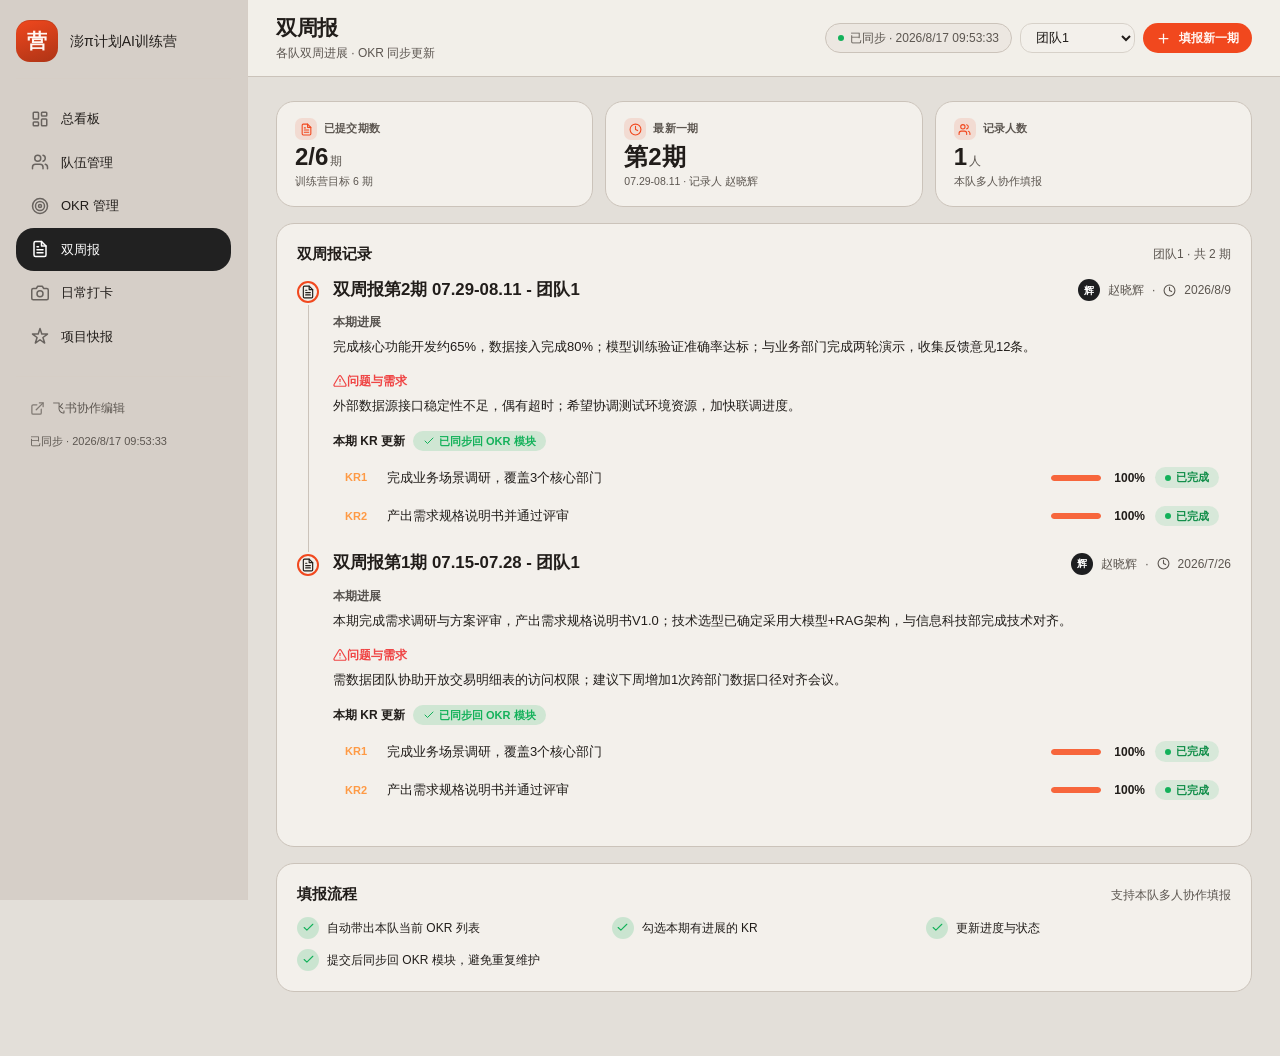
==== commit 7a51ae1b: "design: 澎π计划AI训练营改版（新周期/配色/统计口径）+ 清理一次性迁移脚本" ====
--- a/biweekly-report.html
+++ b/biweekly-report.html
@@ -3,8 +3,8 @@
 <head>
 <meta charset="UTF-8">
 <meta name="viewport" content="width=device-width, initial-scale=1.0">
-<title>双周报 · 投资管理训练营运营进度看板</title>
-<link rel="stylesheet" href="assets/css/kanban.css?v=2">
+<title>双周报 · 澎π计划AI训练营运营进度看板</title>
+<link rel="stylesheet" href="assets/css/kanban.css?v=10">
 </head>
 <body>
 <script src="assets/js/data.js"></script>
@@ -71,7 +71,8 @@
         html += '<tr>';
         html += `<td class="cell-strong">${K.escape(t.name)}</td>`;
         html += `<td class="text-right tnum">${rs.length}/6</td>`;
-        html += `<td class="cell-muted text-sm">${latest ? K.escape(latest.title || latest.period) : '<span class="text-muted">未提交</span>'}</td>`;
+        const latestDisplay = latest ? ((latest.title && !/^recv[a-z0-9]/.test(latest.title)) ? latest.title : (latest.period || '—')) : null;
+        html += `<td class="cell-muted text-sm">${latestDisplay ? K.escape(latestDisplay) : '<span class="text-muted">未提交</span>'}</td>`;
         html += `<td class="text-sm">${recorders.length ? recorders.map(n => K.escape(n)).join('、') : '—'}</td>`;
         html += `<td class="text-right"><button class="btn btn-outline btn-sm" onclick="location.href=\'biweekly-report.html?team=${t.id}\'">${K.icon('arrow', 13)} 查看</button></td>`;
         html += '</tr>';
@@ -84,7 +85,7 @@
     html += '<div class="card-head" style="padding:0 0 12px;border:none"><h2>填报流程</h2><div class="head-spacer"></div><span class="text-muted text-sm">支持本队多人协作填报</span></div>';
     html += '<div style="display:grid;grid-template-columns:repeat(auto-fit,minmax(240px,1fr));gap:10px">';
     ['自动带出本队当前 OKR 列表', '勾选本期有进展的 KR', '更新进度与状态', '提交后同步回 OKR 模块，避免重复维护'].forEach(s => {
-      html += `<div class="flex items-center gap-2 text-sm"><span style="width:22px;height:22px;border-radius:50%;background:hsl(var(--c-done) / 0.18);color:hsl(var(--c-done));display:grid;place-items:center;flex-shrink:0">${K.icon('check', 13)}</span><span>${K.escape(s)}</span></div>`;
+      html += `<div class="flex items-center gap-2 text-sm"><span style="width:22px;height:22px;border-radius:50%;background:color-mix(in srgb, var(--c-done) 18%, transparent);color:var(--c-done);display:grid;place-items:center;flex-shrink:0">${K.icon('check', 13)}</span><span>${K.escape(s)}</span></div>`;
     });
     html += '</div></div>';
 
@@ -120,23 +121,25 @@
 
         // 头：period + 记录人 + createdAt
         html += '<div class="flex items-center justify-between gap-3 mb-3" style="flex-wrap:wrap">';
-        html += '<h3 style="font-size:1.05rem">' + K.escape(r.title || r.period) + '</h3>';
+        const rptTitle = (r.title && !/^recv[a-z0-9]/.test(r.title)) ? r.title : (r.period && !/^recv[a-z0-9]/.test(r.period) ? r.period : '未命名报告');
+        html += '<h3 style="font-size:1.05rem">' + K.escape(rptTitle) + '</h3>';
         html += '<div class="flex items-center gap-2 text-sm text-muted">' + K.avatar(r.recorder, 'sm') + '<span>' + K.escape(r.recorder) + '</span><span>·</span>' + K.icon('clock', 13) + '<span>' + K.fmt.date(r.createdAt) + '</span></div>';
         html += '</div>';
 
         // 本期进展
-        html += '<div style="margin-bottom:14px"><div class="text-sm" style="font-weight:600;color:hsl(var(--foreground) / 0.75);margin-bottom:6px">本期进展</div><p style="margin:0;font-size:13px;line-height:1.6">' + K.escape(r.progressSummary || '—') + '</p></div>';
+        html += '<div style="margin-bottom:14px"><div class="text-sm" style="font-weight:600;color:color-mix(in srgb, var(--foreground) 75%, transparent);margin-bottom:6px">本期进展</div><p style="margin:0;font-size:13px;line-height:1.6">' + K.escape(r.progressSummary || '—') + '</p></div>';
 
         // 问题与需求
-        html += '<div style="margin-bottom:14px"><div class="flex items-center gap-1 text-sm" style="font-weight:600;color:hsl(var(--c-risk));margin-bottom:6px">' + K.icon('alert', 14) + '<span>问题与需求</span></div><p style="margin:0;font-size:13px;line-height:1.6">' + K.escape(r.problemsNeeds || '—') + '</p></div>';
+        html += '<div style="margin-bottom:14px"><div class="flex items-center gap-1 text-sm" style="font-weight:600;color:var(--c-risk);margin-bottom:6px">' + K.icon('alert', 14) + '<span>问题与需求</span></div><p style="margin:0;font-size:13px;line-height:1.6">' + K.escape(r.problemsNeeds || '—') + '</p></div>';
 
         // 本期 KR 更新
         const krs = r.krUpdates || [];
-        html += '<div><div class="flex items-center gap-2 mb-2"><span class="text-sm" style="font-weight:600">本期 KR 更新</span><span class="chip" style="background:hsl(var(--c-done) / 0.16);color:hsl(var(--c-done));font-size:11px">' + K.icon('check', 12) + ' 已同步回 OKR 模块</span></div>';
+        html += '<div><div class="flex items-center gap-2 mb-2"><span class="text-sm" style="font-weight:600">本期 KR 更新</span><span class="chip" style="background:color-mix(in srgb, var(--c-done) 16%, transparent);color:var(--c-done);font-size:11px">' + K.icon('check', 12) + ' 已同步回 OKR 模块</span></div>';
         if (krs.length) {
           html += '<div style="display:flex;flex-direction:column;gap:2px">';
-          krs.forEach(k => {
-            html += '<div class="kr-row"><span class="kr-tag">' + K.escape(k.krId) + '</span><span class="kr-title">' + K.escape(k.title) + '</span>' + K.progressHtml(k.progress, k.status) + K.statusChip(k.status) + '</div>';
+          krs.forEach((k, idx) => {
+            const krTitle = k.title || ('KR' + (idx + 1));
+            html += '<div class="kr-row"><span class="kr-tag">KR' + (idx + 1) + '</span><span class="kr-title">' + K.escape(krTitle) + '</span>' + K.progressHtml(k.progress, k.status) + K.statusChip(k.status) + '</div>';
           });
           html += '</div>';
         } else {
@@ -155,7 +158,7 @@
     html += '<div class="card-head" style="padding:0 0 12px;border:none"><h2>填报流程</h2><div class="head-spacer"></div><span class="text-muted text-sm">支持本队多人协作填报</span></div>';
     html += '<div style="display:grid;grid-template-columns:repeat(auto-fit,minmax(240px,1fr));gap:10px">';
     ['自动带出本队当前 OKR 列表', '勾选本期有进展的 KR', '更新进度与状态', '提交后同步回 OKR 模块，避免重复维护'].forEach(s => {
-      html += `<div class="flex items-center gap-2 text-sm"><span style="width:22px;height:22px;border-radius:50%;background:hsl(var(--c-done) / 0.18);color:hsl(var(--c-done));display:grid;place-items:center;flex-shrink:0">${K.icon('check', 13)}</span><span>${K.escape(s)}</span></div>`;
+      html += `<div class="flex items-center gap-2 text-sm"><span style="width:22px;height:22px;border-radius:50%;background:color-mix(in srgb, var(--c-done) 18%, transparent);color:var(--c-done);display:grid;place-items:center;flex-shrink:0">${K.icon('check', 13)}</span><span>${K.escape(s)}</span></div>`;
     });
     html += '</div></div>';
   }
@@ -166,3 +169,6 @@
 </body>
 </html>
 
+
+
+
--- a/assets/css/kanban.css
+++ b/assets/css/kanban.css
@@ -1,112 +1,113 @@
 /* ==========================================================================
-   投资管理训练营 · 运营进度看板
-   kanban.css — 金融机构专业仪表盘（深蓝 + 金色主题）
+   澎π计划AI训练营 · 运营进度看板
+   kanban.css — 基于 Vibe Camp 设计系统
+   暖色调（沙色+赤陶橙）· 大圆角(18px) · 扁平无阴影 · Geist 字体
    ========================================================================== */
 
-/* ---------- 主题 token ---------- */
+/* ---------- Vibe Camp 设计令牌 ---------- */
 :root {
-  /* 底色：偏冷石板灰，营造沉稳底调 */
-  --background: 220 18% 96.5%;
-  --card: 0 0% 100%;
-  --popover: 0 0% 100%;
-
-  /* 前景：深蓝灰文字 */
-  --foreground: 215 30% 16%;
-  --card-foreground: 215 30% 16%;
-  --popover-foreground: 215 30% 16%;
-  --muted-foreground: 215 14% 50%;
-
-  /* 主色：深蓝（金融机构经典色） */
-  --primary: 214 42% 20%;
-  --primary-foreground: 210 30% 95%;
-  --primary-light: 214 42% 28%;
-  --primary-soft: 214 42% 20% / 0.06;
-
-  /* 金色点缀 */
-  --gold: 41 42% 52%;
-  --gold-foreground: 0 0% 100%;
-  --gold-soft: 41 42% 52% / 0.1;
-  --gold-deep: 38 40% 44%;
-
-  /* 次要色 */
-  --secondary: 215 14% 50%;
-  --secondary-foreground: 0 0% 100%;
-  --muted: 220 14% 93%;
-  --accent: 38 40% 44%;
-  --accent-foreground: 0 0% 100%;
-
-  /* 语义色 */
-  --destructive: 0 65% 45%;
-  --destructive-foreground: 0 0% 100%;
-
-  /* 边框/输入 */
-  --border: 215 20% 89%;
-  --border-strong: 215 20% 82%;
-  --input: 220 14% 93%;
-  --ring: 214 42% 20%;
-
-  /* 图表色 */
-  --chart-1: 214 42% 20%;
-  --chart-2: 41 42% 52%;
-  --chart-3: 0 65% 45%;
-  --chart-4: 152 48% 38%;
-  --chart-5: 199 60% 42%;
-  --chart-6: 280 30% 45%;
-
-  /* 侧边栏：深蓝底 */
-  --sidebar: 214 42% 17%;
-  --sidebar-foreground: 210 20% 82%;
-  --sidebar-foreground-bright: 0 0% 95%;
-  --sidebar-primary: 41 42% 52%;
-  --sidebar-primary-foreground: 0 0% 100%;
-  --sidebar-accent: 214 38% 22%;
-  --sidebar-accent-foreground: 0 0% 92%;
-  --sidebar-border: 214 30% 24%;
-  --sidebar-ring: 41 42% 52%;
-
-  /* 字体 */
-  --font-sans: -apple-system, BlinkMacSystemFont, "Segoe UI", "PingFang SC", "Microsoft YaHei", "Hiragino Sans GB", sans-serif;
-  --font-display: var(--font-sans);
-  --font-body: var(--font-sans);
-  --font-mono: ui-monospace, "Cascadia Code", "Consolas", monospace;
-
-  /* 圆角 */
-  --r-card: 10px;
-  --r-panel: 8px;
-  --r-table: 6px;
-  --r-sm: 5px;
+  /* brand */
+  --brand-50: #fff4ee;
+  --brand-100: #ffe6dc;
+  --brand-200: #ffc8b5;
+  --brand-300: #ffab8f;
+  --brand-400: #ff845f;
+  --brand-500: #f7663c;
+  --brand-600: #f1481e;
+  --brand-700: #d63a14;
+  --brand-800: #ad2f13;
+  --brand-900: #8a2914;
+
+  /* surface */
+  --background: #e3dfd9;
+  --muted: #ece7e1;
+  --card: #f3f0eb;
+  --popover: #f7f4ef;
+
+  /* text */
+  --foreground: #211d1a;
+  --muted-foreground: #5c5650;
+  --card-foreground: #211d1a;
+  --popover-foreground: #211d1a;
+  --accent-foreground: #211d1a;
+  --secondary-foreground: #ffffff;
+
+  /* action */
+  --primary: var(--brand-600);
+  --primary-foreground: #fff7f3;
+  --accent: #ded7cf;
+  --input: #d7d1c9;
+  --border: #cbc3ba;
+  --secondary: #1d1e20;
+  --ring: var(--brand-500);
+
+  /* feedback */
+  --destructive: #ef4444;
+  --destructive-foreground: #ffffff;
+
+  /* chart */
+  --chart-1: #f7663c;
+  --chart-2: #aea4fd;
+  --chart-3: #13b15a;
+  --chart-4: #84776e;
+  --chart-5: #fe9a45;
+
+  /* sidebar */
+  --sidebar: #d2cbc3;
+  --sidebar-foreground: #211d1a;
+  --sidebar-primary: var(--primary);
+  --sidebar-primary-foreground: var(--primary-foreground);
+  --sidebar-accent: #212121;
+  --sidebar-accent-foreground: #ffffff;
+  --sidebar-border: #d6cec6;
+  --sidebar-ring: var(--ring);
+
+  /* typography */
+  --font-sans: Geist, ui-sans-serif, sans-serif, system-ui, -apple-system, "PingFang SC", "Microsoft YaHei", sans-serif;
+  --font-serif: "Playfair Display", ui-serif, serif;
+  --font-mono: "Roboto Mono", ui-monospace, "Cascadia Code", "Consolas", monospace;
+  --tracking-normal: 0em;
+
+  /* radius */
+  --radius: 18px;
+
+  /* spacing */
+  --spacing: 4px;
+
+  /* shadow — Vibe Camp 使用透明阴影（扁平设计） */
+  --shadow-2xs: transparent;
+  --shadow-xs: 2px 2px 10px 4px transparent;
+  --shadow-sm: 2px 2px 10px 4px transparent;
+  --shadow: 2px 2px 10px 4px transparent;
+  --shadow-md: 2px 2px 10px 4px transparent;
+  --shadow-lg: 2px 2px 10px 4px transparent;
+  --shadow-xl: 2px 2px 10px 4px transparent;
+
+  /* 状态色 */
+  --c-todo: #84776e;
+  --c-todo-fg: #5c5650;
+  --c-doing: #f7663c;
+  --c-doing-fg: #d63a14;
+  --c-done: #13b15a;
+  --c-done-fg: #0e8c47;
+  --c-risk: #ef4444;
+  --c-risk-fg: #c93838;
+
+  /* 身份色 */
+  --id-member: var(--brand-600);
+  --id-volunteer: var(--chart-5);
+  --id-mentor-in: var(--chart-3);
+  --id-mentor-out: var(--chart-2);
+
+  /* 侧边栏宽度 */
+  --sidebar-w: 248px;
+
+  /* 兼容别名（旧令牌 → Vibe Camp） */
+  --font-display: var(--font-serif);
   --r-pill: 999px;
-
-  /* 阴影 */
-  --shadow-card: 0 1px 3px hsl(215 30% 16% / 0.04), 0 1px 2px hsl(215 30% 16% / 0.03);
-  --shadow-hover: 0 4px 12px hsl(215 30% 16% / 0.08), 0 2px 6px hsl(215 30% 16% / 0.05);
-  --shadow-pop: 0 8px 30px hsl(215 30% 16% / 0.12);
-  --shadow-elevated: 0 8px 24px hsl(215 30% 16% / 0.1), 0 4px 8px hsl(215 30% 16% / 0.06);
-
-  /* 间距 */
-  --tracking-normal: -0.003em;
-  --spacing: 0.25rem;
-  --sidebar-w: 248px;
-
-  /* 状态色（低饱和，适配金融风格） */
-  --c-todo: 215 14% 65%;
-  --c-todo-fg: 215 18% 40%;
-  --c-doing: 214 55% 42%;
-  --c-doing-fg: 214 55% 32%;
-  --c-done: 152 40% 38%;
-  --c-done-fg: 152 40% 28%;
-  --c-risk: 0 58% 48%;
-  --c-risk-fg: 0 58% 42%;
-
-  /* 身份色 */
-  --id-member: 214 42% 20%;
-  --id-volunteer: 41 42% 52%;
-  --id-mentor-in: 152 40% 38%;
-  --id-mentor-out: 199 60% 42%;
-}
-
-body {
-  letter-spacing: var(--tracking-normal);
+  --r-panel: var(--radius);
+  --r-sm: calc(var(--radius) - 6px);
+  --gold-deep: var(--chart-5);
 }
 
 /* ---------- 基础重置 ---------- */
@@ -114,398 +115,393 @@
 html { -webkit-text-size-adjust: 100%; }
 body {
   margin: 0;
-  font-family: var(--font-body);
+  font-family: var(--font-sans);
   font-size: 14px;
-  line-height: 1.6;
-  color: hsl(var(--foreground));
-  background: hsl(var(--background));
+  line-height: 1.5;
+  color: var(--foreground);
+  background: var(--background);
+  letter-spacing: var(--tracking-normal);
   -webkit-font-smoothing: antialiased;
   -moz-osx-font-smoothing: grayscale;
 }
-h1, h2, h3, h4 { font-family: var(--font-display); font-weight: 600; letter-spacing: -0.015em; margin: 0; line-height: 1.35; }
-h1 { font-size: 1.5rem; }
-h2 { font-size: 1.1rem; }
-h3 { font-size: 1rem; }
+h1, h2, h3, h4 { font-family: var(--font-sans); font-weight: 600; margin: 0; line-height: 1.35; }
+h1 { font-size: 1.4rem; letter-spacing: -0.02em; }
+h2 { font-size: 1.05rem; }
+h3 { font-size: 0.95rem; }
 a { color: inherit; text-decoration: none; }
 button { font-family: inherit; cursor: pointer; }
 input, select, textarea { font-family: inherit; font-size: inherit; }
 img { max-width: 100%; display: block; }
-::selection { background: hsl(var(--gold) / 0.15); }
+::selection { background: color-mix(in srgb, var(--primary) 18%, transparent); }
+:focus-visible { outline: none; box-shadow: 0 0 0 2px var(--background), 0 0 0 4px var(--ring); }
 
 /* ---------- 应用骨架 ---------- */
 .app-shell { display: grid; grid-template-columns: var(--sidebar-w) 1fr; min-height: 100vh; }
 
-/* 侧边栏 */
+/* 侧边栏 — Vibe Camp 风格 */
 .sidebar {
   position: sticky; top: 0; align-self: start;
   height: 100vh; overflow-y: auto;
-  background: hsl(var(--sidebar));
-  border-right: 1px solid hsl(var(--sidebar-border));
+  background: color-mix(in srgb, var(--sidebar) 88%, var(--card));
+  border-right: 1px solid var(--sidebar-border);
+  backdrop-filter: blur(14px);
   display: flex; flex-direction: column;
-  padding: 0;
+  gap: 18px;
+  padding: 20px 16px 18px;
 }
 
 /* 品牌区 */
 .brand {
   display: flex; align-items: center; gap: 12px;
-  padding: 20px 18px 18px;
-  border-bottom: 1px solid hsl(var(--sidebar-border) / 0.5);
+  padding-bottom: calc(var(--spacing) * 4);
+  border-bottom: 1px solid var(--sidebar-border);
 }
 .brand-mark {
-  width: 40px; height: 40px; border-radius: var(--r-sm); flex-shrink: 0;
-  background: linear-gradient(135deg, hsl(var(--gold)), hsl(var(--gold-deep)));
-  color: #fff;
-  display: grid; place-items: center; font-weight: 700; font-size: 1.15rem;
-  box-shadow: 0 2px 8px hsl(var(--gold) / 0.25);
-}
-.brand-text .brand-name {
-  font-weight: 600; font-size: 0.95rem; line-height: 1.3;
-  color: hsl(var(--sidebar-foreground-bright));
-  letter-spacing: -0.01em;
-}
-.brand-text .brand-sub {
-  font-size: 11px; color: hsl(var(--sidebar-foreground) / 0.55);
-  margin-top: 3px; letter-spacing: 0.02em;
+  width: 42px; height: 42px; border-radius: 14px; flex-shrink: 0;
+  background: linear-gradient(160deg, var(--primary), color-mix(in srgb, var(--primary) 72%, black));
+  color: var(--primary-foreground);
+  display: grid; place-items: center;
+  font: 700 20px/1 var(--font-serif);
+  box-shadow: inset 0 1px 0 color-mix(in srgb, var(--foreground) 14%, transparent);
+}
+.brand-copy { min-width: 0; }
+.brand-copy strong {
+  display: block; font-size: 14px; font-weight: 700;
+  white-space: nowrap; overflow: hidden; text-overflow: ellipsis;
+}
+.brand-copy span {
+  font-size: 11px; color: var(--muted-foreground);
+  white-space: nowrap; overflow: hidden; text-overflow: ellipsis;
+  display: block;
 }
 
 /* 导航 */
-.nav-section { padding: 10px 10px; flex: 1; }
+.nav-group { display: flex; flex-direction: column; gap: 4px; flex: 1; }
+.section-label {
+  padding: 0 10px; margin-bottom: 4px;
+  font: 700 11px/1 var(--font-mono);
+  letter-spacing: 0.12em; text-transform: uppercase;
+  color: var(--muted-foreground);
+}
 .nav-item {
-  display: flex; align-items: center; gap: 11px;
-  padding: 9px 12px; border-radius: var(--r-sm);
-  color: hsl(var(--sidebar-foreground) / 0.75); font-weight: 500; font-size: 13px;
-  transition: background 0.15s, color 0.15s;
-  margin-bottom: 2px;
+  width: 100%; display: flex; align-items: center; gap: 12px;
+  padding: 11px 14px;
+  border: 1px solid transparent; border-radius: var(--radius);
+  color: var(--sidebar-foreground); text-align: left;
+  transition: background 0.16s, border-color 0.16s, color 0.16s;
+  font-size: 13px; font-weight: 500;
 }
 .nav-item .nav-ico { width: 18px; height: 18px; flex-shrink: 0; opacity: 0.6; }
-.nav-item:hover { background: hsl(var(--sidebar-accent)); color: hsl(var(--sidebar-foreground-bright)); }
+.nav-item:hover { background: color-mix(in srgb, var(--sidebar-accent) 14%, transparent); }
 .nav-item:hover .nav-ico { opacity: 0.85; }
 .nav-item.active {
-  background: hsl(var(--sidebar-accent));
-  color: hsl(var(--sidebar-foreground-bright));
-  font-weight: 600;
-}
-.nav-item.active .nav-ico { opacity: 1; color: hsl(var(--gold)); }
+  background: var(--sidebar-accent);
+  color: var(--sidebar-accent-foreground);
+}
+.nav-item.active .nav-ico { opacity: 1; }
 .nav-item .nav-badge {
-  margin-left: auto; font-size: 10.5px;
-  background: hsl(var(--gold) / 0.15); color: hsl(var(--gold));
-  padding: 1px 7px; border-radius: var(--r-pill); font-weight: 600;
+  margin-left: auto; font-size: 10px;
+  background: color-mix(in srgb, var(--primary) 15%, transparent);
+  color: var(--primary);
+  padding: 1px 7px; border-radius: 999px; font-weight: 700;
 }
 
 /* 侧边栏底部 */
-.sidebar-foot { padding: 10px 12px 14px; border-top: 1px solid hsl(var(--sidebar-border) / 0.4); }
+.sidebar-foot { padding-top: calc(var(--spacing) * 3); border-top: 1px solid var(--sidebar-border); }
 .sidebar-link {
   display: flex; align-items: center; gap: 8px;
-  padding: 8px 12px; border-radius: var(--r-sm);
-  color: hsl(var(--sidebar-foreground) / 0.6); font-size: 12px;
-  transition: background 0.15s, color 0.15s;
-}
-.sidebar-link:hover { background: hsl(var(--sidebar-accent)); color: hsl(var(--sidebar-foreground-bright)); }
+  padding: 10px 14px; border-radius: var(--radius);
+  color: var(--muted-foreground); font-size: 12px;
+  transition: background 0.16s, color 0.16s;
+}
+.sidebar-link:hover { background: color-mix(in srgb, var(--sidebar-accent) 14%, transparent); color: var(--foreground); }
 .sidebar-link svg { width: 15px; height: 15px; opacity: 0.7; }
 .sidebar-sync {
-  padding: 8px 12px 4px; font-size: 11px;
-  color: hsl(var(--sidebar-foreground) / 0.4);
+  padding: 6px 14px 0; font-size: 11px;
+  color: var(--muted-foreground);
   display: flex; align-items: center; gap: 5px;
 }
-.sidebar-sync .dot { width: 5px; height: 5px; border-radius: 50%; background: hsl(var(--c-done) / 0.7); }
+.sidebar-sync .dot { width: 6px; height: 6px; border-radius: 50%; background: var(--chart-3); }
 
 /* 主区 */
 .main { display: flex; flex-direction: column; min-width: 0; }
 .topbar {
   position: sticky; top: 0; z-index: 20;
   display: flex; align-items: center; justify-content: space-between; gap: 14px;
-  padding: 12px 28px;
-  background: hsl(var(--card) / 0.95);
+  padding: 14px 28px;
+  background: color-mix(in srgb, var(--card) 92%, transparent);
   backdrop-filter: blur(10px);
-  border-bottom: 1px solid hsl(var(--border));
+  border-bottom: 1px solid var(--border);
 }
 .topbar-left { display: flex; align-items: center; gap: 12px; flex-shrink: 0; }
 .topbar .page-title { display: flex; flex-direction: column; gap: 2px; flex-shrink: 0; }
-.topbar .page-title h1 { font-size: 1.2rem; letter-spacing: -0.02em; white-space: nowrap !important; }
-.topbar .page-title .crumb { font-size: 11.5px; color: hsl(var(--muted-foreground)); white-space: nowrap; overflow: hidden; text-overflow: ellipsis; max-width: 300px; }
+.topbar .page-title h1 { font-size: 1.3rem; letter-spacing: -0.02em; white-space: nowrap !important; }
+.topbar .page-title .crumb { font-size: 12px; color: var(--muted-foreground); white-space: nowrap; overflow: hidden; text-overflow: ellipsis; max-width: 300px; }
 .topbar .topbar-meta { display: flex; align-items: center; gap: 8px; flex-shrink: 0; }
 
 .sync-chip {
   display: inline-flex; align-items: center; gap: 6px;
-  font-size: 11.5px; color: hsl(var(--muted-foreground));
-  padding: 5px 11px; border-radius: var(--r-pill);
-  background: hsl(var(--muted) / 0.5); border: 1px solid hsl(var(--border));
-}
-.sync-chip .dot { width: 6px; height: 6px; border-radius: 50%; background: hsl(var(--c-done)); }
-.sync-chip .dot.sample { background: hsl(var(--gold)); }
-
-.content { padding: 28px 28px 64px; max-width: 1500px; width: 100%; }
-.content-tight { padding-top: 12px; }
+  font-size: 12px; color: var(--muted-foreground);
+  padding: 5px 12px; border-radius: 999px;
+  background: var(--muted); border: 1px solid var(--border);
+}
+.sync-chip .dot { width: 6px; height: 6px; border-radius: 50%; background: var(--chart-3); }
+
+.content { padding: 24px 28px 64px; max-width: 1400px; width: 100%; }
 
 /* ---------- 卡片 ---------- */
 .card {
-  background: hsl(var(--card));
-  border: 1px solid hsl(var(--border));
-  border-radius: var(--r-card);
-  box-shadow: var(--shadow-card);
-  transition: box-shadow 0.2s;
-}
-.card-pad { padding: 18px 20px; }
+  background: var(--card);
+  border: 1px solid var(--border);
+  border-radius: var(--radius);
+  box-shadow: var(--shadow);
+  transition: border-color 0.16s, transform 0.16s;
+}
+.card:hover { border-color: var(--ring); }
+.card-pad { padding: calc(var(--spacing) * 5); }
 .card-head {
   display: flex; align-items: center; gap: 10px;
-  padding: 15px 20px; border-bottom: 1px solid hsl(var(--border));
-}
-.card-head h2, .card-head h3 { font-size: 0.95rem; letter-spacing: -0.01em; }
+  padding: calc(var(--spacing) * 4) calc(var(--spacing) * 5);
+  border-bottom: 1px solid var(--border);
+}
+.card-head h2, .card-head h3 { font-size: 0.95rem; }
 .card-head .head-spacer { flex: 1; }
-.card-body { padding: 16px 20px; }
+.card-body { padding: calc(var(--spacing) * 4) calc(var(--spacing) * 5); }
 .card-flush .card-body { padding: 0; }
 
 .section-title { display: flex; align-items: center; gap: 10px; margin: 4px 0 16px; }
 .section-title h2 { font-size: 1.05rem; letter-spacing: -0.015em; }
-.section-title .hint { font-size: 12px; color: hsl(var(--muted-foreground)); }
-.section-title::before {
-  content: ''; width: 3px; height: 16px; border-radius: 2px;
-  background: hsl(var(--gold)); flex-shrink: 0;
-}
+.section-title .hint { font-size: 12px; color: var(--muted-foreground); }
 
 /* ---------- 指标卡 ---------- */
-.stat-grid { display: grid; grid-template-columns: repeat(6, 1fr); gap: 14px; }
+.stat-grid { display: grid; grid-template-columns: repeat(auto-fit, minmax(180px, 1fr)); gap: 12px; }
 .stat {
-  background: hsl(var(--card));
-  border: 1px solid hsl(var(--border));
-  border-radius: var(--r-card);
-  padding: 16px 18px;
-  box-shadow: var(--shadow-card);
-  min-width: 0;
-  position: relative;
-  overflow: hidden;
-}
-.stat::before {
-  content: ''; position: absolute; left: 0; top: 0; bottom: 0;
-  width: 3px; background: hsl(var(--primary)); opacity: 0.6;
-}
-.stat.is-gold::before { background: hsl(var(--gold)); }
-.stat.is-risk::before { background: hsl(var(--destructive)); }
-.stat.is-done::before { background: hsl(var(--c-done)); }
+  background: var(--card);
+  border: 1px solid var(--border);
+  border-radius: var(--radius);
+  padding: calc(var(--spacing) * 4) calc(var(--spacing) * 4.5);
+  min-width: 0; position: relative;
+  transition: transform 0.16s, border-color 0.16s;
+}
+.stat:hover { transform: translateY(-1px); border-color: var(--ring); }
 .stat .stat-label {
-  font-size: 11px; color: hsl(var(--muted-foreground));
-  display: flex; align-items: center; gap: 5px;
+  font-size: 11px; color: var(--muted-foreground);
+  font-weight: 600; letter-spacing: 0.02em;
   white-space: nowrap; overflow: hidden; text-overflow: ellipsis;
-  font-weight: 500;
 }
 .stat .stat-value {
   font-size: 1.5rem; font-weight: 700;
   margin-top: 4px; line-height: 1.1;
-  color: hsl(var(--foreground));
+  color: var(--foreground);
   font-variant-numeric: tabular-nums;
-  letter-spacing: -0.02em;
   white-space: nowrap;
 }
-.stat .stat-value .unit { font-size: 0.75rem; color: hsl(var(--muted-foreground)); font-weight: 400; margin-left: 2px; }
+.stat .stat-value .unit { font-size: 0.75rem; color: var(--muted-foreground); font-weight: 400; margin-left: 2px; }
 .stat .stat-foot {
-  font-size: 10px; color: hsl(var(--muted-foreground));
+  font-size: 10.5px; color: var(--muted-foreground);
   margin-top: 4px;
   white-space: nowrap; overflow: hidden; text-overflow: ellipsis;
-  line-height: 1.3;
-}
-.stat .stat-ico {
-  width: 22px; height: 22px; border-radius: 4px;
-  display: grid; place-items: center; flex-shrink: 0;
-}
-@media (max-width: 1200px) { .stat-grid { grid-template-columns: repeat(3, 1fr); } }
+}
+.stat.is-accent { background: var(--accent); border-color: transparent; }
+.stat.is-accent .stat-label, .stat.is-accent .stat-foot { color: var(--foreground); }
+@media (max-width: 1200px) { .stat-grid { grid-template-columns: repeat(auto-fit, minmax(160px, 1fr)); } }
 @media (max-width: 768px) { .stat-grid { grid-template-columns: repeat(2, 1fr); } }
 
 /* ---------- 按钮 ---------- */
 .btn {
-  display: inline-flex; align-items: center; justify-content: center; gap: 6px;
-  padding: 8px 15px; border-radius: var(--r-sm);
-  border: 1px solid transparent; font-size: 13px; font-weight: 500;
-  transition: all 0.15s; white-space: nowrap; background: transparent;
-}
+  display: inline-flex; align-items: center; justify-content: center; gap: calc(var(--spacing) * 2);
+  min-height: 36px; padding: 0 calc(var(--spacing) * 4);
+  border: 1px solid transparent; border-radius: var(--radius);
+  font: 600 13px/1 var(--font-sans);
+  transition: background 0.16s, color 0.16s, border-color 0.16s, transform 0.16s;
+  white-space: nowrap; background: transparent;
+}
+.btn:active { transform: translateY(1px); }
 .btn svg { width: 15px; height: 15px; }
-.btn-primary { background: hsl(var(--primary)); color: hsl(var(--primary-foreground)); }
-.btn-primary:hover { background: hsl(var(--primary-light)); }
-.btn-gold { background: hsl(var(--gold)); color: #fff; }
-.btn-gold:hover { background: hsl(var(--gold-deep)); }
-.btn-outline { border-color: hsl(var(--border)); color: hsl(var(--foreground)); background: hsl(var(--card)); }
-.btn-outline:hover { background: hsl(var(--muted) / 0.4); border-color: hsl(var(--primary) / 0.25); }
-.btn-ghost { color: hsl(var(--foreground) / 0.85); }
-.btn-ghost:hover { background: hsl(var(--muted) / 0.5); }
-.btn-accent { background: hsl(var(--accent)); color: hsl(var(--accent-foreground)); }
-.btn-accent:hover { background: hsl(var(--accent) / 0.88); }
-.btn-sm { padding: 5px 11px; font-size: 12px; }
-.btn:disabled { opacity: 0.5; cursor: not-allowed; }
+.btn-primary { background: var(--primary); color: var(--primary-foreground); }
+.btn-primary:hover { filter: brightness(0.96); }
+.btn-secondary { background: var(--secondary); color: var(--secondary-foreground); border-color: var(--secondary); }
+.btn-secondary:hover { filter: brightness(1.08); }
+.btn-outline { border-color: var(--border); color: var(--foreground); background: var(--card); }
+.btn-outline:hover { background: var(--accent); color: var(--accent-foreground); }
+.btn-ghost { color: var(--foreground); border-color: var(--border); background: transparent; min-height: 32px; padding: 0 calc(var(--spacing) * 3); }
+.btn-ghost:hover { background: var(--accent); }
+.btn-sm { min-height: 30px; padding: 0 calc(var(--spacing) * 3); font-size: 12px; }
+.btn:disabled { background: var(--muted); color: var(--muted-foreground); border-color: var(--border); cursor: not-allowed; transform: none; filter: none; }
 
 /* ---------- 徽标/状态/身份 ---------- */
 .chip {
   display: inline-flex; align-items: center; gap: 4px;
-  padding: 2px 9px; border-radius: var(--r-pill);
-  font-size: 11.5px; font-weight: 600;
-  background: hsl(var(--muted)); color: hsl(var(--foreground) / 0.8);
-}
-.chip-gold { background: hsl(var(--gold) / 0.12); color: hsl(var(--gold-deep)); }
-.chip-primary { background: hsl(var(--primary) / 0.08); color: hsl(var(--primary)); }
-
-.status { display: inline-flex; align-items: center; gap: 5px; padding: 2px 9px; border-radius: var(--r-pill); font-size: 11.5px; font-weight: 600; }
+  padding: 2px 10px; border-radius: 999px;
+  font-size: 11px; font-weight: 600;
+  background: var(--accent); color: var(--accent-foreground);
+}
+.chip-primary { background: color-mix(in srgb, var(--primary) 12%, transparent); color: var(--primary); }
+
+.tag {
+  display: inline-flex; align-items: center; padding: 0 calc(var(--spacing) * 2);
+  min-height: 20px; border-radius: 999px;
+  background: var(--accent); color: var(--accent-foreground); font-size: 11px;
+}
+
+.status { display: inline-flex; align-items: center; gap: 5px; padding: 2px 10px; border-radius: 999px; font-size: 11px; font-weight: 600; }
 .status .sdot { width: 6px; height: 6px; border-radius: 50%; }
-.status--todo { background: hsl(var(--c-todo) / 0.12); color: hsl(var(--c-todo-fg)); }
-.status--todo .sdot { background: hsl(var(--c-todo)); }
-.status--doing { background: hsl(var(--c-doing) / 0.1); color: hsl(var(--c-doing-fg)); }
-.status--doing .sdot { background: hsl(var(--c-doing)); }
-.status--done { background: hsl(var(--c-done) / 0.1); color: hsl(var(--c-done-fg)); }
-.status--done .sdot { background: hsl(var(--c-done)); }
-.status--risk { background: hsl(var(--c-risk) / 0.1); color: hsl(var(--c-risk-fg)); }
-.status--risk .sdot { background: hsl(var(--c-risk)); }
-
-.identity-badge { display: inline-flex; align-items: center; padding: 1px 7px; border-radius: var(--r-sm); font-size: 11px; font-weight: 600; border: 1px solid transparent; }
-.id-成员 { background: hsl(var(--id-member) / 0.07); color: hsl(var(--id-member)); border-color: hsl(var(--id-member) / 0.18); }
-.id-志愿者 { background: hsl(var(--id-volunteer) / 0.1); color: hsl(var(--gold-deep)); border-color: hsl(var(--id-volunteer) / 0.22); }
-.id-内部导师 { background: hsl(var(--id-mentor-in) / 0.1); color: hsl(var(--id-mentor-in)); border-color: hsl(var(--id-mentor-in) / 0.22); }
-.id-外部导师 { background: hsl(var(--id-mentor-out) / 0.1); color: hsl(var(--id-mentor-out)); border-color: hsl(var(--id-mentor-out) / 0.22); }
+.status--todo { background: color-mix(in srgb, var(--c-todo) 14%, transparent); color: var(--c-todo-fg); }
+.status--todo .sdot { background: var(--c-todo); }
+.status--doing { background: color-mix(in srgb, var(--c-doing) 12%, transparent); color: var(--c-doing-fg); }
+.status--doing .sdot { background: var(--c-doing); }
+.status--done { background: color-mix(in srgb, var(--c-done) 12%, transparent); color: var(--c-done-fg); }
+.status--done .sdot { background: var(--c-done); }
+.status--risk { background: color-mix(in srgb, var(--c-risk) 12%, transparent); color: var(--c-risk); }
+.status--risk .sdot { background: var(--c-risk); }
+
+.identity-badge { display: inline-flex; align-items: center; padding: 1px 8px; border-radius: 6px; font-size: 11px; font-weight: 600; border: 1px solid transparent; }
+.id-成员 { background: color-mix(in srgb, var(--id-member) 10%, transparent); color: var(--id-member); border-color: color-mix(in srgb, var(--id-member) 22%, transparent); }
+.id-志愿者 { background: color-mix(in srgb, var(--id-volunteer) 10%, transparent); color: var(--id-volunteer); border-color: color-mix(in srgb, var(--id-volunteer) 22%, transparent); }
+.id-内部导师 { background: color-mix(in srgb, var(--id-mentor-in) 10%, transparent); color: var(--id-mentor-in); border-color: color-mix(in srgb, var(--id-mentor-in) 22%, transparent); }
+.id-外部导师 { background: color-mix(in srgb, var(--id-mentor-out) 10%, transparent); color: var(--id-mentor-out); border-color: color-mix(in srgb, var(--id-mentor-out) 22%, transparent); }
 
 /* ---------- 进度条 ---------- */
 .progress { display: flex; align-items: center; gap: 8px; }
-.progress .pbar { flex: 1; height: 6px; border-radius: var(--r-pill); background: hsl(var(--muted)); overflow: hidden; min-width: 50px; }
-.progress .pbar .pfill { height: 100%; border-radius: var(--r-pill); background: hsl(var(--c-doing)); transition: width 0.5s ease; }
+.progress .pbar { flex: 1; height: 6px; border-radius: 999px; background: var(--muted); overflow: hidden; min-width: 50px; }
+.progress .pbar .pfill { height: 100%; border-radius: 999px; background: var(--c-doing); transition: width 0.5s ease; }
 .progress .pval { font-size: 12px; font-weight: 600; min-width: 36px; text-align: right; font-variant-numeric: tabular-nums; }
-.pfill.is-done { background: hsl(var(--c-done)); }
-.pfill.is-risk { background: hsl(var(--c-risk)); }
-.pfill.is-todo { background: hsl(var(--c-todo)); }
-.pfill.is-gold { background: hsl(var(--gold)); }
+.pfill.is-done { background: var(--c-done); }
+.pfill.is-risk { background: var(--c-risk); }
+.pfill.is-todo { background: var(--c-todo); }
+.pfill.is-gold { background: var(--chart-5); }
 
 /* ---------- 表格 ---------- */
 .table-wrap { overflow-x: auto; }
-.table { width: 100%; border-collapse: collapse; font-size: 13px; }
+.table { width: 100%; border-collapse: separate; border-spacing: 0; font-size: 13px; }
 .table thead th {
-  text-align: left; padding: 11px 16px;
-  font-size: 11.5px; font-weight: 600; letter-spacing: 0.03em;
-  color: hsl(var(--muted-foreground));
-  background: hsl(var(--muted) / 0.4);
-  border-bottom: 1px solid hsl(var(--border));
+  text-align: left; padding: calc(var(--spacing) * 3) calc(var(--spacing) * 4);
+  font-size: 11px; font-weight: 600; letter-spacing: 0.04em;
+  color: var(--muted-foreground);
+  background: var(--muted);
+  border-bottom: 1px solid var(--border);
   white-space: nowrap;
-  text-transform: uppercase;
-}
-.table tbody td { padding: 11px 16px; border-bottom: 1px solid hsl(var(--border) / 0.5); vertical-align: middle; }
-.table tbody tr:last-child td { border-bottom: none; }
-.table tbody tr { transition: background 0.1s; }
-.table tbody tr:hover { background: hsl(var(--primary) / 0.025); }
+}
+.table thead th.text-right { text-align: right; }
+.table thead th.text-center { text-align: center; }
+.table tbody td { padding: calc(var(--spacing) * 3) calc(var(--spacing) * 4); border-bottom: 1px solid var(--border); vertical-align: middle; }
+.table tbody tr:last-child td { border-bottom: 0; }
+.table tbody tr { transition: background 0.12s; }
+.table tbody tr:hover { background: var(--accent); }
 .table .cell-strong { font-weight: 600; }
-.table .cell-muted { color: hsl(var(--muted-foreground)); font-size: 12px; }
+.table .cell-muted { color: var(--muted-foreground); font-size: 12px; }
 .table .row-link { cursor: pointer; }
-.table .row-link:hover { background: hsl(var(--primary) / 0.04); }
 .tnum { font-variant-numeric: tabular-nums; font-weight: 600; }
+.nowrap { white-space: nowrap; }
 
 /* ---------- 头像 ---------- */
-.avatar { width: 28px; height: 28px; border-radius: 50%; background: hsl(var(--primary)); color: hsl(var(--primary-foreground)); display: grid; place-items: center; font-size: 11px; font-weight: 600; flex-shrink: 0; }
+.avatar { width: 28px; height: 28px; border-radius: 999px; background: var(--secondary); color: var(--secondary-foreground); display: grid; place-items: center; font-size: 11px; font-weight: 700; flex-shrink: 0; }
 .avatar-sm { width: 22px; height: 22px; font-size: 10px; }
 .avatar-lg { width: 36px; height: 36px; font-size: 13px; }
 .avatar-stack { display: flex; }
-.avatar-stack .avatar { margin-left: -6px; border: 2px solid hsl(var(--card)); }
+.avatar-stack .avatar { margin-left: -6px; border: 2px solid var(--card); }
 .avatar-stack .avatar:first-child { margin-left: 0; }
-.avatar-more { width: 28px; height: 28px; border-radius: 50%; background: hsl(var(--muted)); color: hsl(var(--muted-foreground)); display: grid; place-items: center; font-size: 11px; font-weight: 600; margin-left: -6px; border: 2px solid hsl(var(--card)); }
 
 /* ---------- 照片占位 ---------- */
 .photo-grid { display: grid; grid-template-columns: repeat(auto-fill, minmax(88px, 1fr)); gap: 8px; }
-.photo-thumb { aspect-ratio: 4 / 3; border-radius: var(--r-sm); background: linear-gradient(135deg, hsl(var(--primary) / 0.04), hsl(var(--gold) / 0.06)); display: grid; place-items: center; color: hsl(var(--muted-foreground) / 0.45); border: 1px solid hsl(var(--border)); position: relative; overflow: hidden; }
+.photo-thumb { aspect-ratio: 4 / 3; border-radius: var(--radius); background: linear-gradient(135deg, color-mix(in srgb, var(--primary) 4%, var(--card)), color-mix(in srgb, var(--chart-5) 6%, var(--card))); display: grid; place-items: center; color: color-mix(in srgb, var(--muted-foreground) 45%, transparent); border: 1px solid var(--border); position: relative; overflow: hidden; }
 .photo-thumb svg { width: 20px; height: 20px; opacity: 0.45; }
-.photo-thumb .ph-name { position: absolute; bottom: 4px; left: 5px; right: 5px; font-size: 9px; color: hsl(var(--foreground) / 0.45); white-space: nowrap; overflow: hidden; text-overflow: ellipsis; }
 
 /* ---------- 标签页 ---------- */
-.tabs { display: flex; gap: 2px; border-bottom: 1px solid hsl(var(--border)); margin-bottom: 18px; }
-.tab { padding: 9px 16px; font-size: 13px; font-weight: 500; color: hsl(var(--muted-foreground)); border-bottom: 2px solid transparent; margin-bottom: -1px; transition: color 0.15s, border-color 0.15s; cursor: pointer; }
-.tab:hover { color: hsl(var(--foreground)); }
-.tab.active { color: hsl(var(--primary)); border-bottom-color: hsl(var(--primary)); font-weight: 600; }
+.tabs { display: flex; gap: 4px; padding: 4px; background: var(--muted); border-radius: var(--radius); margin-bottom: 16px; width: fit-content; }
+.tab { padding: 6px 14px; font-size: 13px; font-weight: 500; color: var(--muted-foreground); border-radius: calc(var(--radius) - 6px); transition: background 0.16s, color 0.16s; cursor: pointer; border: none; background: transparent; }
+.tab:hover { color: var(--foreground); }
+.tab.active { background: var(--primary); color: var(--primary-foreground); font-weight: 600; }
 
 /* ---------- 表单 ---------- */
 .field { display: flex; flex-direction: column; gap: 5px; }
-.field label { font-size: 12px; font-weight: 600; color: hsl(var(--foreground) / 0.8); }
-.input, .select, .textarea { width: 100%; padding: 8px 11px; border-radius: var(--r-sm); border: 1px solid hsl(var(--border)); background: hsl(var(--card)); color: hsl(var(--foreground)); transition: border-color 0.12s, box-shadow 0.12s; }
-.input:focus, .select:focus, .textarea:focus { outline: none; border-color: hsl(var(--ring)); box-shadow: 0 0 0 3px hsl(var(--ring) / 0.1); }
+.field label { font-size: 12px; font-weight: 600; color: var(--foreground); }
+.input, .select, .textarea { width: 100%; padding: 8px 12px; border-radius: calc(var(--radius) - 6px); border: 1px solid var(--input); background: var(--card); color: var(--foreground); transition: border-color 0.12s, box-shadow 0.12s; }
+.input:focus, .select:focus, .textarea:focus { outline: none; border-color: var(--ring); box-shadow: 0 0 0 2px var(--background), 0 0 0 4px var(--ring); }
 .textarea { resize: vertical; min-height: 80px; }
-.select { appearance: none; background-image: url("data:image/svg+xml,%3Csvg xmlns='http://www.w3.org/2000/svg' width='12' height='12' viewBox='0 0 24 24' fill='none' stroke='%23999' stroke-width='2'%3E%3Cpath d='m6 9 6 6 6-6'/%3E%3C/svg%3E"); background-repeat: no-repeat; background-position: right 10px center; padding-right: 30px; }
 
 /* ---------- 工具栏/筛选 ---------- */
 .toolbar { display: flex; align-items: center; gap: 10px; flex-wrap: wrap; margin-bottom: 16px; }
 .toolbar .toolbar-spacer { flex: 1; }
 .search { position: relative; }
-.search svg { position: absolute; left: 10px; top: 50%; transform: translateY(-50%); width: 15px; height: 15px; color: hsl(var(--muted-foreground)); }
+.search svg { position: absolute; left: 10px; top: 50%; transform: translateY(-50%); width: 15px; height: 15px; color: var(--muted-foreground); }
 .search input { padding-left: 32px; width: 220px; }
-.seg { display: inline-flex; background: hsl(var(--muted) / 0.4); border-radius: var(--r-sm); padding: 3px; gap: 2px; }
-.seg button { padding: 4px 12px; border-radius: 4px; font-size: 12px; font-weight: 500; color: hsl(var(--muted-foreground)); background: transparent; border: none; }
-.seg button.active { background: hsl(var(--card)); color: hsl(var(--primary)); box-shadow: 0 1px 2px hsl(215 30% 16% / 0.06); font-weight: 600; }
+.seg { display: inline-flex; background: var(--muted); border-radius: var(--radius); padding: 4px; gap: 2px; }
+.seg button { padding: 6px 14px; border-radius: calc(var(--radius) - 6px); font-size: 12px; font-weight: 500; color: var(--muted-foreground); background: transparent; border: none; }
+.seg button.active { background: var(--primary); color: var(--primary-foreground); font-weight: 600; }
 
 /* ---------- OKR 树 ---------- */
-.okr-tree { display: flex; flex-direction: column; gap: 14px; }
-.obj-block { border: 1px solid hsl(var(--border)); border-radius: var(--r-card); overflow: hidden; }
-.obj-head { display: flex; align-items: center; gap: 10px; padding: 13px 18px; background: hsl(var(--primary) / 0.03); border-bottom: 1px solid hsl(var(--border)); }
-.obj-head .o-tag { font-weight: 700; font-size: 12px; color: hsl(var(--primary)); background: hsl(var(--primary) / 0.08); padding: 2px 9px; border-radius: var(--r-sm); }
-.obj-list { padding: 8px 12px 12px 40px; display: flex; flex-direction: column; gap: 3px; }
-.kr-row { display: flex; align-items: center; gap: 10px; padding: 8px 12px; border-radius: var(--r-sm); }
-.kr-row:hover { background: hsl(var(--primary) / 0.025); }
-.kr-row .kr-tag { font-size: 11px; font-weight: 700; color: hsl(var(--gold-deep)); min-width: 32px; }
+.okr-tree { display: flex; flex-direction: column; gap: 12px; }
+.obj-block { border: 1px solid var(--border); border-radius: var(--radius); overflow: hidden; background: var(--card); }
+.obj-head { display: flex; align-items: center; gap: 10px; padding: 12px 16px; background: var(--muted); border-bottom: 1px solid var(--border); }
+.obj-head .o-tag { font-weight: 700; font-size: 12px; color: var(--primary); background: color-mix(in srgb, var(--primary) 10%, transparent); padding: 2px 10px; border-radius: 6px; }
+.obj-list { padding: 8px 12px 12px 40px; display: flex; flex-direction: column; gap: 4px; }
+.kr-row { display: flex; align-items: center; gap: 10px; padding: 8px 12px; border-radius: calc(var(--radius) - 6px); }
+.kr-row:hover { background: var(--accent); }
+.kr-row .kr-tag { font-size: 11px; font-weight: 700; color: var(--chart-5); min-width: 32px; }
 .kr-row .kr-title { flex: 1; font-size: 13px; }
 
-/* ---------- 时间线/记录 ---------- */
+/* ---------- 时间线 ---------- */
 .timeline { display: flex; flex-direction: column; gap: 0; }
 .tl-item { display: flex; gap: 14px; padding-bottom: 18px; position: relative; }
-.tl-item:not(:last-child)::before { content: ''; position: absolute; left: 11px; top: 26px; bottom: 0; width: 1px; background: hsl(var(--border)); }
-.tl-dot { width: 22px; height: 22px; border-radius: 50%; background: hsl(var(--card)); border: 2px solid hsl(var(--primary)); display: grid; place-items: center; flex-shrink: 0; margin-top: 2px; }
+.tl-item:not(:last-child)::before { content: ''; position: absolute; left: 11px; top: 26px; bottom: 0; width: 1px; background: var(--border); }
+.tl-dot { width: 22px; height: 22px; border-radius: 50%; background: var(--card); border: 2px solid var(--primary); display: grid; place-items: center; flex-shrink: 0; margin-top: 2px; }
 .tl-body { flex: 1; }
 
 /* ---------- 图表组件 ---------- */
-/* 环形图（Donut Chart） */
-.donut-wrap { display: flex; align-items: center; gap: 20px; }
-.donut {
-  width: 120px; height: 120px; border-radius: 50%; flex-shrink: 0;
-  position: relative;
-}
-.donut::after {
-  content: ''; position: absolute; inset: 18px;
-  border-radius: 50%; background: hsl(var(--card));
-}
-.donut-center {
-  position: absolute; inset: 0; display: grid; place-items: center;
-  z-index: 1; text-align: center;
-}
-.donut-center .dc-val { font-size: 1.3rem; font-weight: 700; line-height: 1; }
-.donut-center .dc-label { font-size: 10px; color: hsl(var(--muted-foreground)); margin-top: 2px; }
-.donut-legend { flex: 1; display: flex; flex-direction: column; gap: 7px; }
-.donut-legend .dl-row { display: flex; align-items: center; gap: 8px; font-size: 12px; }
-.donut-legend .dl-sw { width: 10px; height: 10px; border-radius: 3px; flex-shrink: 0; }
-.donut-legend .dl-label { flex: 1; color: hsl(var(--foreground) / 0.8); }
+/* 环形图 */
+.donut-wrap { display: flex; flex-direction: row; align-items: center; gap: 14px; }
+.donut { width: 110px; height: 110px; border-radius: 50%; flex-shrink: 0; position: relative; }
+.donut::after { content: ''; position: absolute; inset: 16px; border-radius: 50%; background: var(--card); }
+.donut-center { position: absolute; inset: 0; display: grid; place-items: center; z-index: 1; text-align: center; }
+.donut-center .dc-val { font-size: 1.2rem; font-weight: 700; line-height: 1; }
+.donut-center .dc-label { font-size: 9.5px; color: var(--muted-foreground); margin-top: 2px; }
+.donut-legend { flex: 1; display: flex; flex-direction: column; gap: 8px; }
+.donut-legend .dl-row { display: flex; align-items: center; gap: 6px; font-size: 11.5px; }
+.donut-legend .dl-sw { width: 10px; height: 10px; border-radius: 999px; flex-shrink: 0; }
+.donut-legend .dl-label { flex: 1; color: var(--foreground); white-space: nowrap; }
 .donut-legend .dl-val { font-weight: 600; font-variant-numeric: tabular-nums; }
-.donut-legend .dl-pct { color: hsl(var(--muted-foreground)); font-size: 11px; min-width: 36px; text-align: right; }
-
-/* 热力图（Heatmap） */
-.heatmap { display: flex; flex-direction: column; gap: 3px; }
-.heatmap-row { display: flex; gap: 3px; align-items: center; }
-.heatmap-label { font-size: 10px; color: hsl(var(--muted-foreground)); width: 24px; text-align: right; flex-shrink: 0; }
-.heatmap-cell {
-  width: 16px; height: 16px; border-radius: 3px;
-  background: hsl(var(--muted) / 0.4); transition: background 0.15s;
-  position: relative; cursor: default;
-}
-.heatmap-cell.l1 { background: hsl(var(--gold) / 0.15); }
-.heatmap-cell.l2 { background: hsl(var(--gold) / 0.35); }
-.heatmap-cell.l3 { background: hsl(var(--gold) / 0.6); }
-.heatmap-cell.l4 { background: hsl(var(--gold) / 0.85); }
-.heatmap-weeks { display: flex; gap: 3px; padding-left: 28px; font-size: 9px; color: hsl(var(--muted-foreground)); margin-bottom: 4px; }
-.heatmap-weeks span { flex: 1; text-align: center; }
+.donut-legend .dl-pct { color: var(--muted-foreground); font-size: 11px; min-width: 36px; text-align: right; }
+
+/* 热力图 */
+.heatmap { display: flex; flex-direction: column; gap: 3px; width: 100%; align-items: stretch; }
+.heatmap-weeks { display: grid; gap: 3px; font-size: 9px; color: var(--muted-foreground); margin-bottom: 4px; height: 12px; }
+.heatmap-weeks span { text-align: center; overflow: hidden; line-height: 12px; min-width: 0; }
+.heatmap-row { display: grid; gap: 3px; height: 12px; }
+.heatmap-label { font-size: 10px; color: var(--muted-foreground); text-align: right; line-height: 12px; overflow: hidden; min-width: 0; max-width: 20px; }
+.heatmap-cell { min-width: 0; height: 12px; border-radius: 2px; background: color-mix(in srgb, var(--border) 45%, transparent); }
+.heatmap-cell.empty { background: transparent; }
+.heatmap-cell.future { background: color-mix(in srgb, var(--border) 15%, transparent); border: 1px dashed color-mix(in srgb, var(--border) 60%, transparent); }
+.heatmap-cell.l1 { background: color-mix(in srgb, var(--chart-5) 25%, var(--muted)); }
+.heatmap-cell.l2 { background: color-mix(in srgb, var(--chart-5) 50%, var(--muted)); }
+.heatmap-cell.l3 { background: color-mix(in srgb, var(--chart-5) 75%, var(--muted)); }
+.heatmap-cell.l4 { background: var(--chart-5); }
 
 /* 趋势柱状图 */
 .trend-bars { display: flex; align-items: stretch; gap: 6px; height: 100px; padding-top: 4px; }
 .tbar-col { display: flex; flex-direction: column; align-items: center; gap: 4px; height: 100%; }
-.tbar-val { font-size: 10.5px; font-weight: 600; color: hsl(var(--foreground) / 0.7); }
-.tbar-track { flex: 1; width: 100%; max-width: 40px; background: hsl(var(--muted) / 0.4); border-radius: 4px 4px 0 0; display: flex; align-items: flex-end; overflow: hidden; }
-.tbar-fill { width: 100%; border-radius: 4px 4px 0 0; background: hsl(var(--primary)); opacity: 0.7; transition: height 0.4s ease; min-height: 2px; }
-.tbar-fill.is-gold { background: hsl(var(--gold)); opacity: 1; }
-.tbar-label { font-size: 10px; color: hsl(var(--muted-foreground)); white-space: nowrap; }
+.tbar-val { font-size: 10.5px; font-weight: 600; color: color-mix(in srgb, var(--foreground) 70%, transparent); }
+.tbar-track { flex: 1; width: 100%; max-width: 40px; background: var(--muted); border-radius: var(--radius) var(--radius) 0 0; display: flex; align-items: flex-end; overflow: hidden; }
+.tbar-fill { width: 100%; border-radius: var(--radius) var(--radius) 0 0; background: var(--chart-1); opacity: 0.7; transition: height 0.4s ease; min-height: 2px; }
+.tbar-fill.is-gold { background: var(--chart-5); opacity: 1; }
+.tbar-label { font-size: 10px; color: var(--muted-foreground); white-space: nowrap; }
+
+/* 柱状条 */
+.bars { display: flex; align-items: flex-end; gap: 8px; height: 140px; padding: 8px 0; }
+.bar-col { flex: 1; display: flex; flex-direction: column; align-items: center; gap: 5px; height: 100%; justify-content: flex-end; }
+.bar { width: 60%; max-width: 36px; border-radius: var(--radius) var(--radius) 0 0; background: var(--chart-1); transition: height 0.4s; min-height: 2px; }
+.bar-label { font-size: 11px; color: var(--muted-foreground); }
+.bar-val { font-size: 11px; font-weight: 600; }
 
 /* ---------- 空态 ---------- */
-.empty { text-align: center; padding: 40px 20px; color: hsl(var(--muted-foreground)); }
+.empty { text-align: center; padding: 40px 20px; color: var(--muted-foreground); }
 .empty svg { width: 36px; height: 36px; opacity: 0.3; margin: 0 auto 10px; }
 
 /* ---------- 网格工具 ---------- */
-.grid { display: grid; gap: 14px; }
+.grid { display: grid; gap: 12px; }
 .grid-2 { grid-template-columns: repeat(2, 1fr); }
 .grid-3 { grid-template-columns: repeat(3, 1fr); }
 .grid-4 { grid-template-columns: repeat(4, 1fr); }
-.cols-auto { display: grid; grid-template-columns: repeat(auto-fill, minmax(280px, 1fr)); gap: 14px; }
 
 /* ---------- 通用工具 ---------- */
 .flex { display: flex; }
@@ -514,37 +510,51 @@
 .gap-2 { gap: 8px; } .gap-3 { gap: 12px; } .gap-4 { gap: 16px; }
 .mt-2 { margin-top: 8px; } .mt-3 { margin-top: 12px; } .mt-4 { margin-top: 16px; }
 .mb-2 { margin-bottom: 8px; } .mb-3 { margin-bottom: 12px; } .mb-4 { margin-bottom: 16px; }
-.text-muted { color: hsl(var(--muted-foreground)); }
+.text-muted { color: var(--muted-foreground); }
 .text-sm { font-size: 12px; }
 .text-xs { font-size: 11px; }
 .text-right { text-align: right; }
-.font-display { font-family: var(--font-display); }
+.font-serif { font-family: var(--font-serif); }
 .mono { font-family: var(--font-mono); }
-.nowrap { white-space: nowrap; }
 .truncate { overflow: hidden; text-overflow: ellipsis; white-space: nowrap; }
 .full { width: 100%; }
-.divider { height: 1px; background: hsl(var(--border)); margin: 16px 0; border: none; }
+.divider { height: 1px; background: var(--border); margin: 16px 0; border: none; }
 .hidden { display: none !important; }
 
-/* ---------- 图例 ---------- */
-.legend { display: flex; flex-wrap: wrap; gap: 14px; font-size: 12px; color: hsl(var(--muted-foreground)); }
+/* 图例 */
+.legend { display: flex; flex-wrap: wrap; gap: 14px; font-size: 12px; color: var(--muted-foreground); }
 .legend .lg { display: inline-flex; align-items: center; gap: 5px; }
-.legend .lg-sw { width: 10px; height: 10px; border-radius: 3px; }
-
-/* ---------- 柱状条 ---------- */
-.bars { display: flex; align-items: flex-end; gap: 8px; height: 140px; padding: 8px 0; }
-.bar-col { flex: 1; display: flex; flex-direction: column; align-items: center; gap: 5px; height: 100%; justify-content: flex-end; }
-.bar { width: 60%; max-width: 36px; border-radius: 4px 4px 0 0; background: hsl(var(--primary)); transition: height 0.4s; min-height: 2px; }
-.bar-label { font-size: 11px; color: hsl(var(--muted-foreground)); }
-.bar-val { font-size: 11px; font-weight: 600; }
+.legend .lg-sw { width: 10px; height: 10px; border-radius: 999px; }
+
+/* ---------- Vibe Camp 补充组件 ---------- */
+/* 字体别名 */
+.font-display { font-family: var(--font-serif); }
+
+/* 指标卡变体 */
+.stat.is-gold { background: color-mix(in srgb, var(--chart-5) 14%, var(--card)); border-color: color-mix(in srgb, var(--chart-5) 30%, transparent); }
+.stat.is-gold .stat-value { color: var(--brand-700); }
+.stat.is-risk { background: color-mix(in srgb, var(--c-risk) 10%, var(--card)); border-color: color-mix(in srgb, var(--c-risk) 30%, transparent); }
+.stat.is-risk .stat-value { color: var(--c-risk); }
+.stat.is-done { background: color-mix(in srgb, var(--c-done) 12%, var(--card)); border-color: color-mix(in srgb, var(--c-done) 30%, transparent); }
+.stat.is-done .stat-value { color: var(--c-done-fg); }
+
+/* 指标卡图标 */
+.stat-ico { display: inline-grid; place-items: center; width: 22px; height: 22px; border-radius: 7px; background: color-mix(in srgb, var(--primary) 12%, transparent); color: var(--primary); margin-right: 7px; vertical-align: middle; }
+.stat-ico svg { width: 13px; height: 13px; }
+
+/* 金色按钮/徽标 */
+.btn-gold { background: var(--chart-5); color: #3a2400; border-color: transparent; }
+.btn-gold:hover { filter: brightness(0.96); }
+.chip-gold { background: color-mix(in srgb, var(--chart-5) 18%, transparent); color: var(--brand-700); }
+
+/* 头像溢出角标 */
+.avatar-more { width: 28px; height: 28px; border-radius: 999px; background: var(--secondary); color: var(--secondary-foreground); display: grid; place-items: center; font-size: 11px; font-weight: 700; flex-shrink: 0; margin-left: -6px; border: 2px solid var(--card); }
 
 /* ---------- 响应式 ---------- */
-@media (max-width: 1100px) {
-  .grid-4 { grid-template-columns: repeat(2, 1fr); }
-}
+@media (max-width: 1100px) { .grid-4 { grid-template-columns: repeat(2, 1fr); } }
 @media (max-width: 860px) {
   .app-shell { grid-template-columns: 1fr; }
-  .sidebar { position: fixed; left: -270px; z-index: 100; transition: left 0.2s; box-shadow: var(--shadow-pop); }
+  .sidebar { position: fixed; left: -270px; z-index: 100; transition: left 0.2s; box-shadow: 0 8px 30px rgba(0,0,0,0.12); }
   .sidebar.open { left: 0; }
   .content { padding: 18px 16px 50px; }
   .topbar { padding: 12px 16px; }
@@ -553,17 +563,17 @@
   .sync-chip { display: none; }
   .stat-grid { grid-template-columns: repeat(2, 1fr); }
 }
-.menu-toggle { display: none; align-items: center; justify-content: center; width: 34px; height: 34px; border-radius: var(--r-sm); border: 1px solid hsl(var(--border)); background: hsl(var(--card)); flex-shrink: 0; }
+.menu-toggle { display: none; align-items: center; justify-content: center; width: 34px; height: 34px; border-radius: var(--radius); border: 1px solid var(--border); background: var(--card); flex-shrink: 0; }
 
 /* 滚动条 */
 ::-webkit-scrollbar { width: 8px; height: 8px; }
-::-webkit-scrollbar-thumb { background: hsl(var(--border-strong)); border-radius: 8px; border: 2px solid hsl(var(--background)); }
-::-webkit-scrollbar-thumb:hover { background: hsl(var(--muted-foreground) / 0.4); }
+::-webkit-scrollbar-thumb { background: var(--border); border-radius: 8px; border: 2px solid var(--background); }
+::-webkit-scrollbar-thumb:hover { background: var(--muted-foreground); }
 
 /* 打印 */
 @media print {
   .sidebar, .topbar, .no-print { display: none !important; }
   .main, .content { max-width: 100%; }
-  .card { box-shadow: none; break-inside: avoid; }
+  .card { break-inside: avoid; }
   body { background: white; }
 }
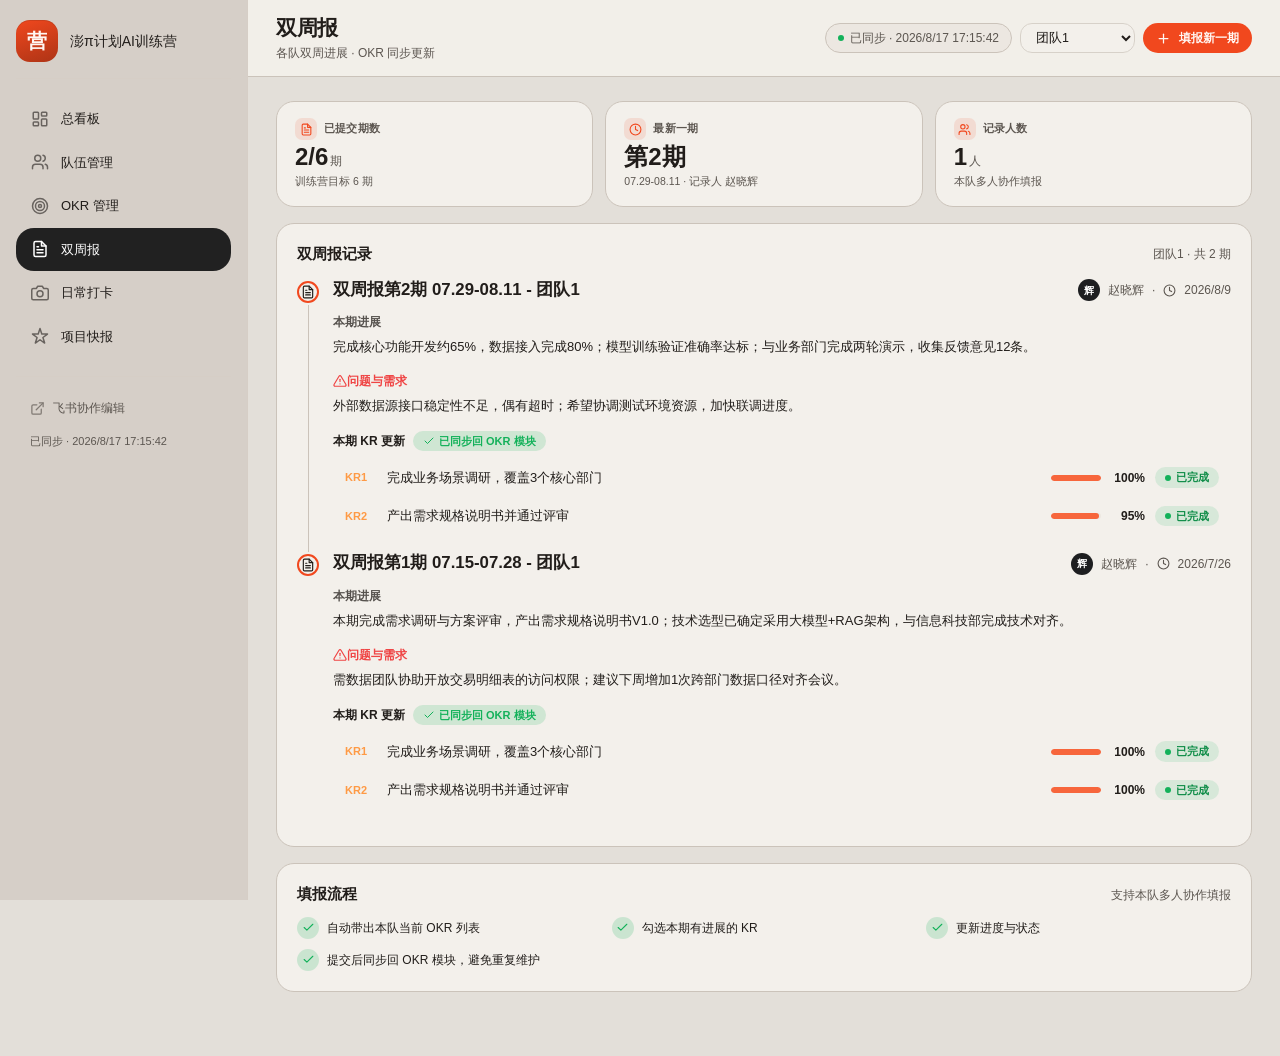
==== commit 96ce59f5: "fix: app.js 引用加版本参数破除浏览器缓存（照片点击无反应根因）+ 手册链接换行/权限提示/风险措辞/标题字号" ====
--- a/biweekly-report.html
+++ b/biweekly-report.html
@@ -8,7 +8,7 @@
 </head>
 <body>
 <script src="assets/js/data.js"></script>
-<script src="assets/js/app.js"></script>
+<script src="assets/js/app.js?v=11"></script>
 <script>
 (function () {
   const D = K.data;
--- a/assets/css/kanban.css
+++ b/assets/css/kanban.css
@@ -406,6 +406,14 @@
 .photo-grid { display: grid; grid-template-columns: repeat(auto-fill, minmax(88px, 1fr)); gap: 8px; }
 .photo-thumb { aspect-ratio: 4 / 3; border-radius: var(--radius); background: linear-gradient(135deg, color-mix(in srgb, var(--primary) 4%, var(--card)), color-mix(in srgb, var(--chart-5) 6%, var(--card))); display: grid; place-items: center; color: color-mix(in srgb, var(--muted-foreground) 45%, transparent); border: 1px solid var(--border); position: relative; overflow: hidden; }
 .photo-thumb svg { width: 20px; height: 20px; opacity: 0.45; }
+.photo-thumb .ph-name { position: absolute; inset: auto 4px 4px; font-size: 10px; line-height: 1.3; max-height: 2.6em; overflow: hidden; text-align: center; color: color-mix(in srgb, var(--muted-foreground) 75%, transparent); }
+.photo-link { aspect-ratio: 4 / 3; border-radius: var(--radius); border: 1px solid var(--border); overflow: hidden; display: block; background: var(--muted); position: relative; }
+.photo-link .photo-img { width: 100%; height: 100%; object-fit: cover; display: block; transition: transform 0.16s; }
+.photo-link:hover .photo-img { transform: scale(1.05); }
+.photo-link .ph-fallback { display: none; }
+.photo-link.no-img .ph-fallback { position: absolute; inset: 0; display: grid; place-items: center; align-content: center; gap: 4px; padding: 4px; text-align: center; background: linear-gradient(135deg, color-mix(in srgb, var(--primary) 4%, var(--card)), color-mix(in srgb, var(--chart-5) 6%, var(--card))); }
+.photo-link.no-img .ph-fallback svg { width: 18px; height: 18px; opacity: 0.5; }
+.photo-link.no-img .ph-fallback i { font-style: normal; font-size: 10px; line-height: 1.3; max-height: 2.6em; overflow: hidden; color: color-mix(in srgb, var(--muted-foreground) 75%, transparent); }
 
 /* ---------- 标签页 ---------- */
 .tabs { display: flex; gap: 4px; padding: 4px; background: var(--muted); border-radius: var(--radius); margin-bottom: 16px; width: fit-content; }
